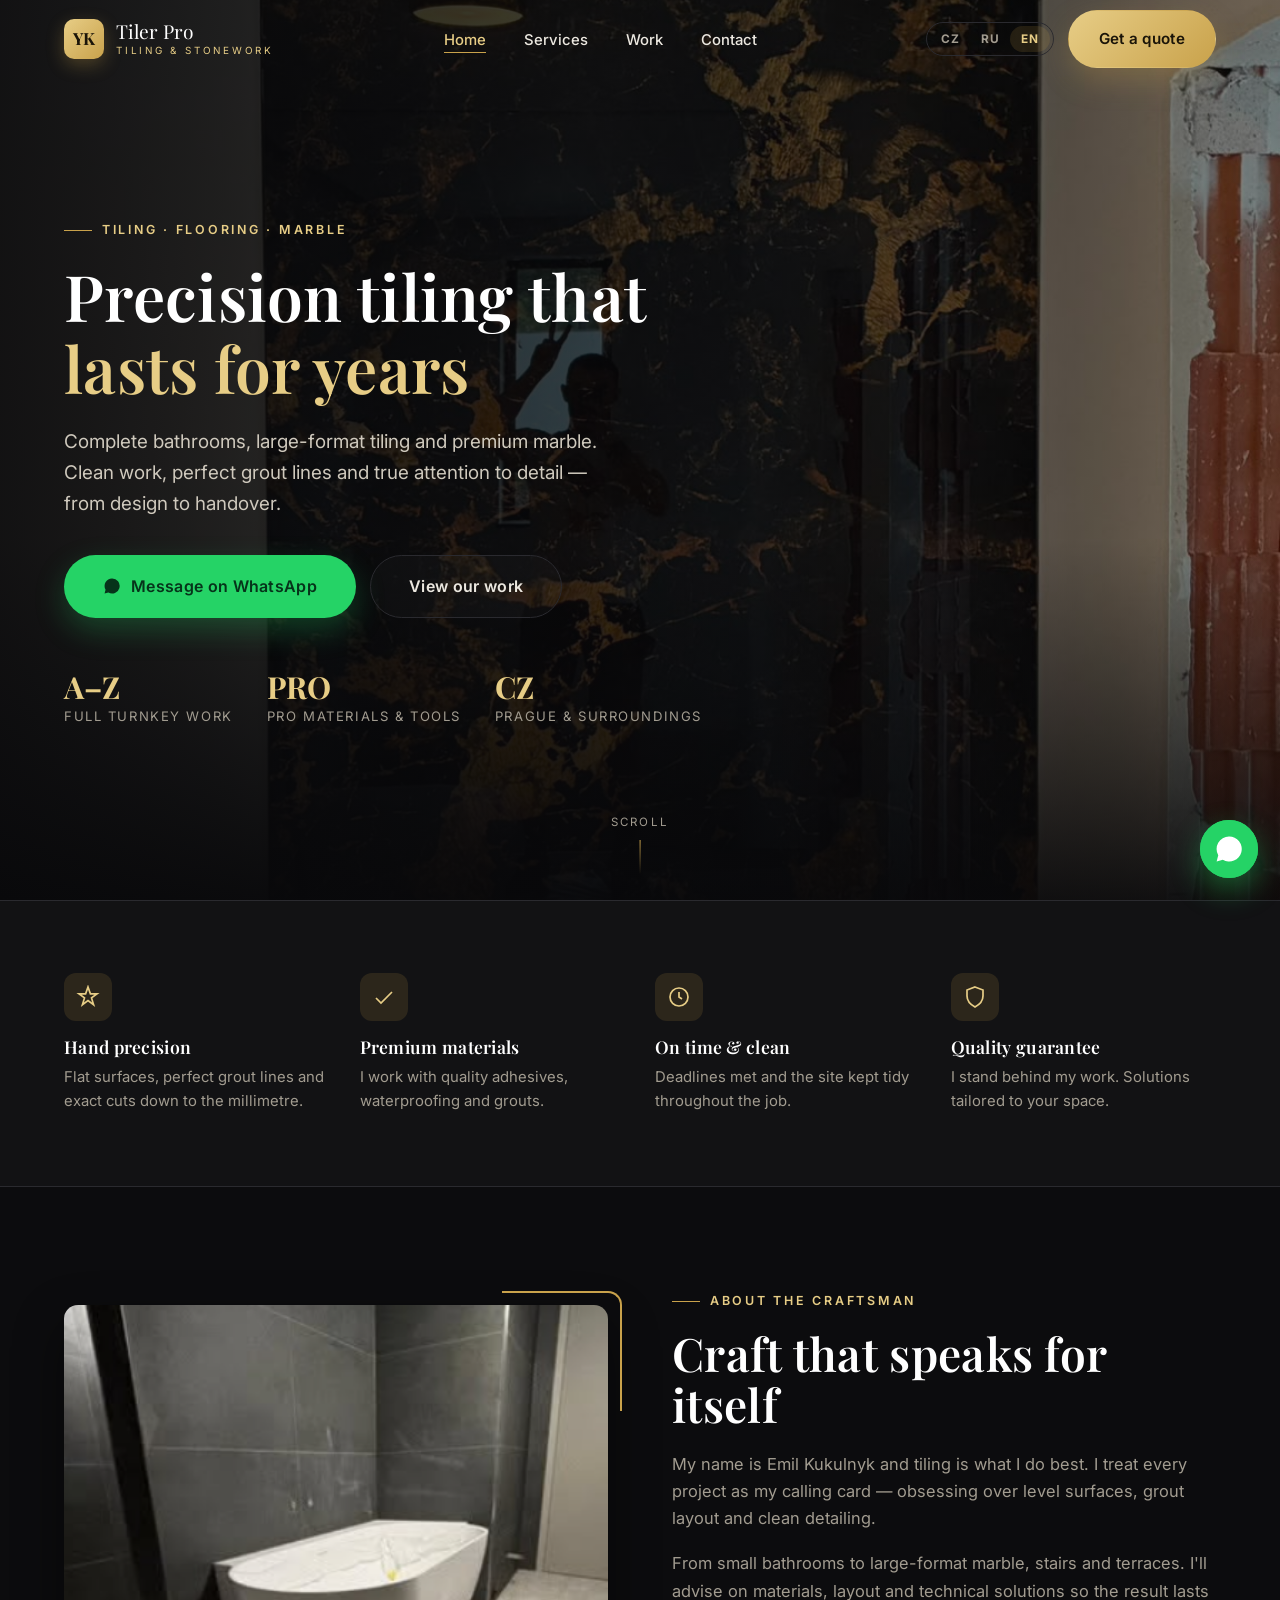
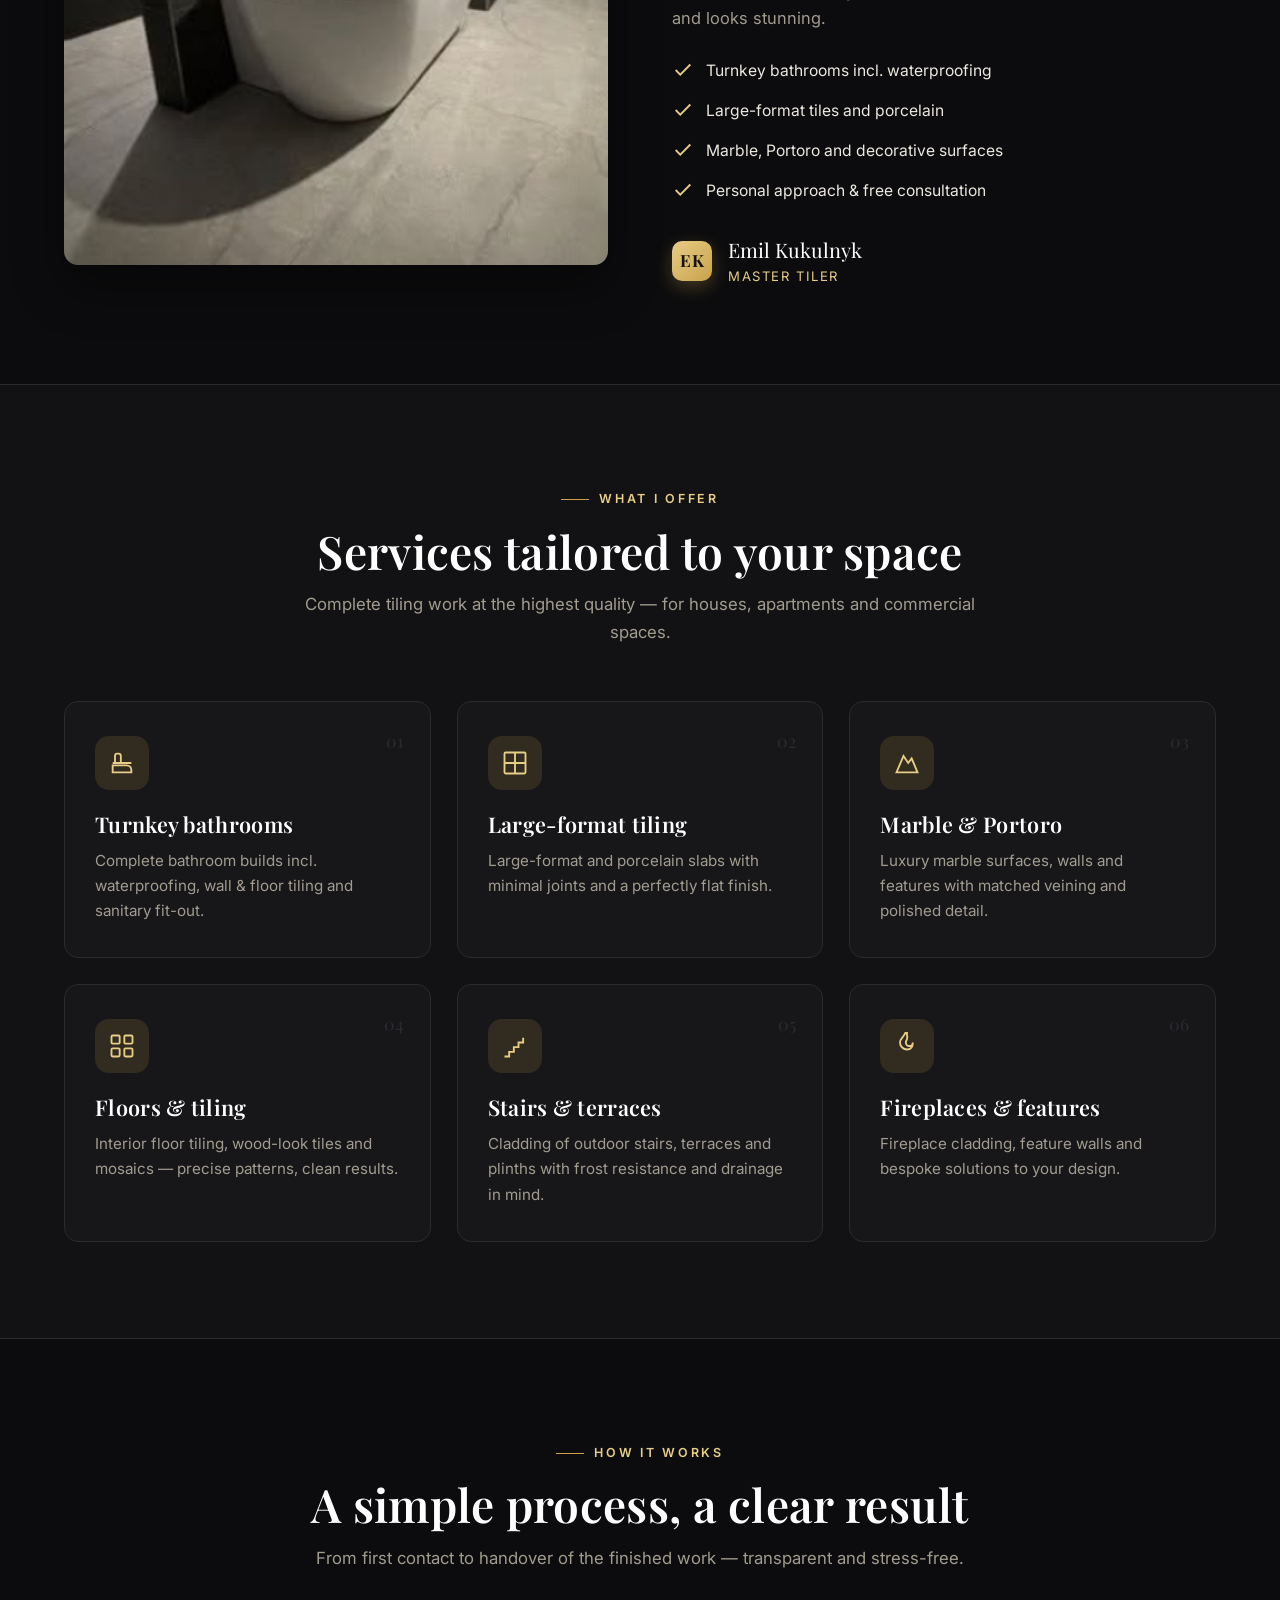
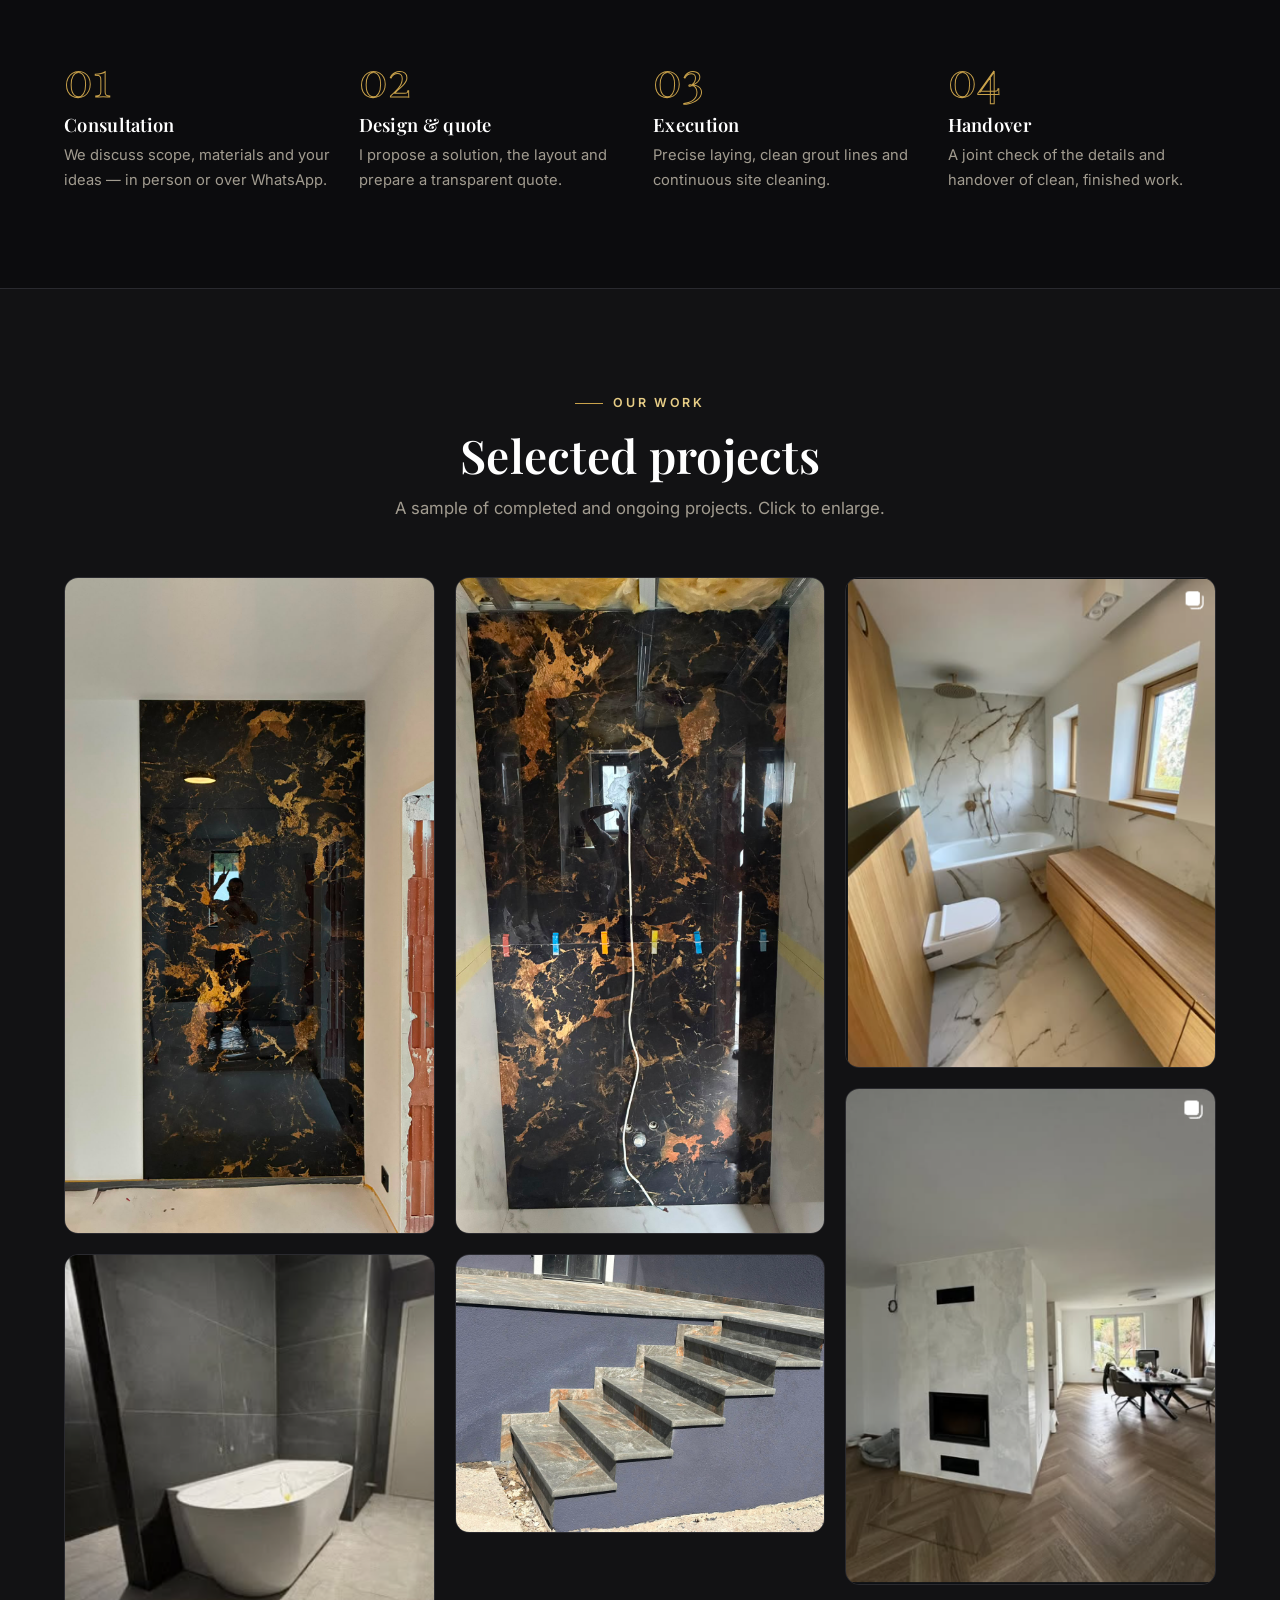
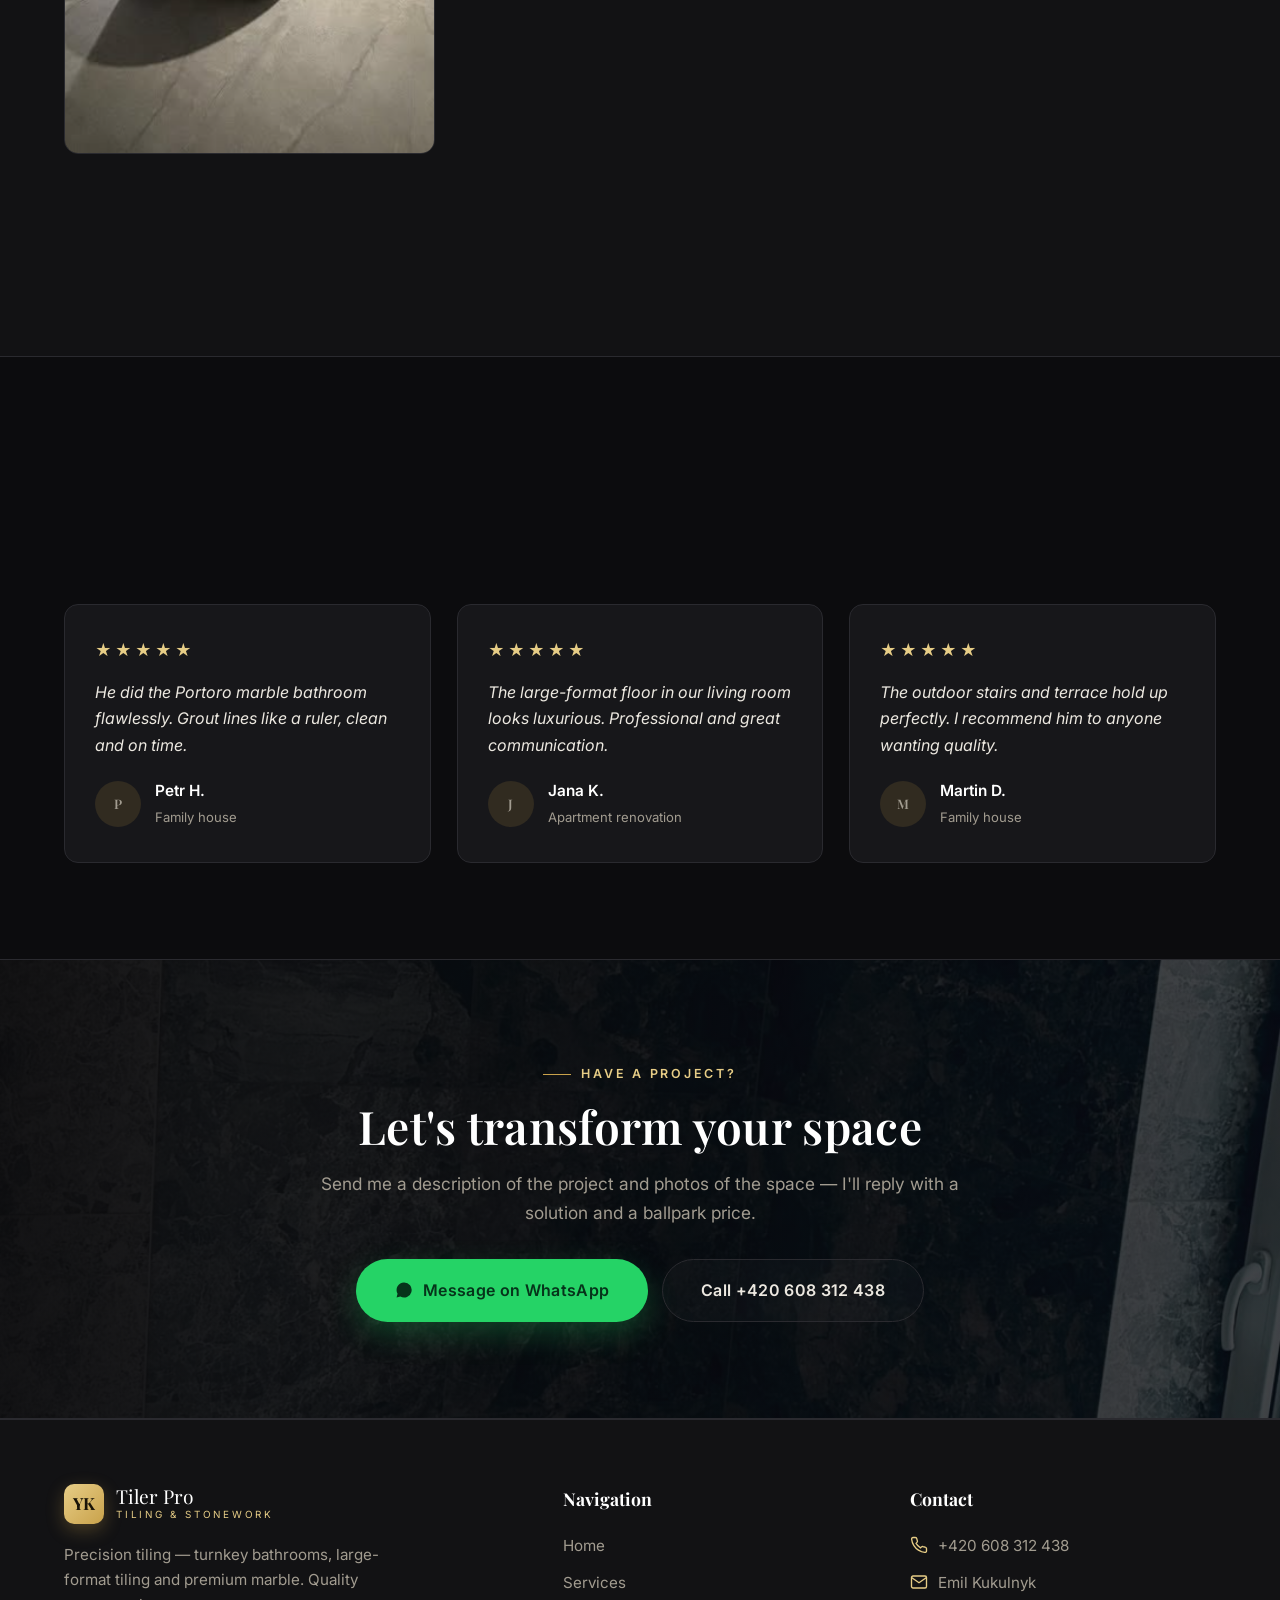
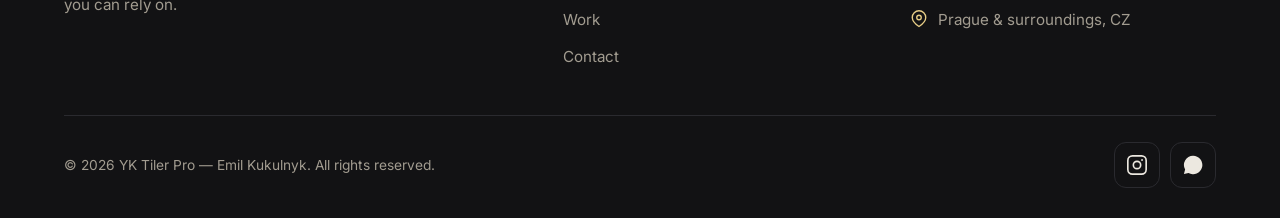
==== index.html @ dc465632 "YK Tiler Pro website (CZ/RU/EN, dark-gold, portfolio)" ====
<!DOCTYPE html>
<html lang="cs">
<head>
  <meta charset="UTF-8">
  <meta name="viewport" content="width=device-width, initial-scale=1.0">
  <title>YK Tiler Pro — Emil Kukulnyk | Obklady, dlažby & mramor</title>
  <meta name="description" content="Precizní obkladačské práce — koupelny na klíč, velkoformátová dlažba a luxusní mramor. Emil Kukulnyk, Praha a okolí.">
  <link rel="preconnect" href="https://fonts.googleapis.com">
  <link rel="preconnect" href="https://fonts.gstatic.com" crossorigin>
  <link href="https://fonts.googleapis.com/css2?family=Playfair+Display:wght@500;600;700&family=Inter:wght@400;500;600;700&display=swap" rel="stylesheet">
  <link rel="stylesheet" href="assets/css/style.css">
</head>
<body>

  <!-- ================= HEADER ================= -->
  <header class="header">
    <div class="container">
      <nav class="nav">
        <a href="index.html" class="brand">
          <span class="brand__mark">YK</span>
          <span class="brand__name">Tiler Pro<span data-i18n="brand.tag">Obklady & dlažby</span></span>
        </a>

        <ul class="nav__links">
          <li><a href="index.html" class="active" data-i18n="nav.home">Domů</a></li>
          <li><a href="sluzby.html" data-i18n="nav.services">Služby</a></li>
          <li><a href="portfolio.html" data-i18n="nav.portfolio">Reference</a></li>
          <li><a href="kontakt.html" data-i18n="nav.contact">Kontakt</a></li>
        </ul>

        <div class="nav__right">
          <div class="lang" role="group" aria-label="Language">
            <button data-lang="cz">CZ</button>
            <button data-lang="ru">RU</button>
            <button data-lang="en">EN</button>
          </div>
          <a href="kontakt.html" class="btn btn--gold nav__cta" data-i18n="nav.cta">Nezávazná poptávka</a>
          <button class="burger" aria-label="Menu"><span></span><span></span><span></span></button>
        </div>
      </nav>
    </div>
  </header>

  <!-- ================= HERO ================= -->
  <section class="hero">
    <div class="hero__bg"><img src="assets/images/work-01.jpg" alt="Portoro mramor"></div>
    <div class="container">
      <div class="hero__inner">
        <span class="eyebrow reveal" data-i18n="hero.eyebrow">Obklady · Dlažby · Mramor</span>
        <h1 class="reveal" data-d="1" data-i18n-html="hero.title">Precizní obklady a dlažby</h1>
        <p class="hero__lead reveal" data-d="2" data-i18n="hero.lead">Kompletní realizace koupelen, velkoformátových dlažeb a luxusního mramoru.</p>
        <div class="hero__actions reveal" data-d="3">
          <a href="https://wa.me/420608312438" target="_blank" rel="noopener" class="btn btn--wa btn--lg">
            <svg viewBox="0 0 24 24" fill="currentColor"><path d="M17.5 14.4c-.3-.2-1.7-.8-2-.9-.3-.1-.5-.2-.6.2-.2.3-.7.9-.8 1-.2.2-.3.2-.6.1-.3-.2-1.2-.5-2.3-1.4-.9-.8-1.4-1.7-1.6-2-.2-.3 0-.5.1-.6l.5-.5c.1-.2.2-.3.3-.5.1-.2 0-.4 0-.5 0-.2-.6-1.5-.9-2-.2-.5-.4-.4-.6-.4h-.5c-.2 0-.5.1-.7.3-.3.3-1 1-1 2.4 0 1.4 1 2.8 1.2 3 .1.2 2 3.1 5 4.3.7.3 1.2.5 1.6.6.7.2 1.3.2 1.8.1.5-.1 1.7-.7 1.9-1.4.2-.7.2-1.2.2-1.4-.1-.1-.3-.2-.6-.3zM12 2a10 10 0 00-8.6 15l-1.3 4.9 5-1.3A10 10 0 1012 2z"/></svg>
            <span data-i18n="hero.cta1">Napsat na WhatsApp</span>
          </a>
          <a href="portfolio.html" class="btn btn--ghost btn--lg" data-i18n="hero.cta2">Prohlédnout reference</a>
        </div>
        <div class="hero__meta reveal" data-d="4">
          <div><strong data-i18n="hero.m1s">A–Z</strong><span data-i18n="hero.m1l">kompletní realizace</span></div>
          <div><strong data-i18n="hero.m2s">PRO</strong><span data-i18n="hero.m2l">profi materiály</span></div>
          <div><strong data-i18n="hero.m3s">CZ</strong><span data-i18n="hero.m3l">Praha a okolí</span></div>
        </div>
      </div>
    </div>
    <div class="scroll-cue"><span data-i18n="hero.scroll">Scroll</span></div>
  </section>

  <!-- ================= FEATURES ================= -->
  <section class="features section--tight">
    <div class="container">
      <div class="features__grid">
        <div class="feature reveal">
          <div class="feature__ico"><svg viewBox="0 0 24 24" fill="none" stroke="currentColor" stroke-width="1.7"><path d="M12 2l2.4 6.9H21l-5.5 4 2.1 6.9L12 15.6 6.4 19.8l2.1-6.9L3 8.9h6.6z"/></svg></div>
          <h3 data-i18n="feat.f1t">Ruční preciznost</h3>
          <p data-i18n="feat.f1d">Rovné plochy, dokonalé spáry a přesné řezy.</p>
        </div>
        <div class="feature reveal" data-d="1">
          <div class="feature__ico"><svg viewBox="0 0 24 24" fill="none" stroke="currentColor" stroke-width="1.7"><path d="M20 7L9 18l-5-5"/></svg></div>
          <h3 data-i18n="feat.f2t">Prémiové materiály</h3>
          <p data-i18n="feat.f2d">Kvalitní lepidla, hydroizolace a spárovací hmoty.</p>
        </div>
        <div class="feature reveal" data-d="2">
          <div class="feature__ico"><svg viewBox="0 0 24 24" fill="none" stroke="currentColor" stroke-width="1.7"><circle cx="12" cy="12" r="9"/><path d="M12 7v5l3 2"/></svg></div>
          <h3 data-i18n="feat.f3t">Termíny a čistota</h3>
          <p data-i18n="feat.f3d">Dodržené termíny a uklizené staveniště.</p>
        </div>
        <div class="feature reveal" data-d="3">
          <div class="feature__ico"><svg viewBox="0 0 24 24" fill="none" stroke="currentColor" stroke-width="1.7"><path d="M12 2l8 3v6c0 5-3.4 8.5-8 11-4.6-2.5-8-6-8-11V5z"/></svg></div>
          <h3 data-i18n="feat.f4t">Záruka kvality</h3>
          <p data-i18n="feat.f4d">Za odvedenou práci ručím.</p>
        </div>
      </div>
    </div>
  </section>

  <!-- ================= ABOUT ================= -->
  <section class="section">
    <div class="container">
      <div class="split">
        <div class="split__media reveal">
          <img src="assets/images/work-05.jpg" alt="Koupelna na klíč">
        </div>
        <div class="split__body reveal" data-d="1">
          <span class="eyebrow" data-i18n="about.eyebrow">O mistrovi</span>
          <h2 style="margin:16px 0 20px" data-i18n="about.title">Řemeslo, které mluví za sebe</h2>
          <p data-i18n="about.p1">Jmenuji se Emil Kukulnyk a obkladům se věnuji naplno.</p>
          <p data-i18n="about.p2">Od malých koupelen po velkoformátový mramor, schody a terasy.</p>
          <ul class="check-list">
            <li><svg viewBox="0 0 24 24" fill="none" stroke="currentColor" stroke-width="2"><path d="M20 6L9 17l-5-5"/></svg><span data-i18n="about.li1">Koupelny na klíč včetně hydroizolace</span></li>
            <li><svg viewBox="0 0 24 24" fill="none" stroke="currentColor" stroke-width="2"><path d="M20 6L9 17l-5-5"/></svg><span data-i18n="about.li2">Velkoformátové obklady a slinutá dlažba</span></li>
            <li><svg viewBox="0 0 24 24" fill="none" stroke="currentColor" stroke-width="2"><path d="M20 6L9 17l-5-5"/></svg><span data-i18n="about.li3">Mramor, Portoro a dekorativní plochy</span></li>
            <li><svg viewBox="0 0 24 24" fill="none" stroke="currentColor" stroke-width="2"><path d="M20 6L9 17l-5-5"/></svg><span data-i18n="about.li4">Osobní přístup a poradenství zdarma</span></li>
          </ul>
          <div class="signature">
            <span class="brand__mark">EK</span>
            <div>
              <div class="signature__name">Emil Kukulnyk</div>
              <div class="signature__role" data-i18n="about.sigrole">Mistr obkladač</div>
            </div>
          </div>
        </div>
      </div>
    </div>
  </section>

  <!-- ================= SERVICES ================= -->
  <section class="section" style="background:var(--bg-2);border-top:1px solid var(--line);border-bottom:1px solid var(--line)">
    <div class="container">
      <div class="section-head section-head--center reveal">
        <span class="eyebrow eyebrow--center" data-i18n="srv.eyebrow">Co nabízím</span>
        <h2 data-i18n="srv.title">Služby na míru vašemu prostoru</h2>
        <p data-i18n="srv.lead">Komplexní obkladačské práce v nejvyšší kvalitě.</p>
      </div>
      <div class="services-grid">
        <div class="service reveal"><span class="service__no">01</span><div class="service__ico"><svg viewBox="0 0 24 24" fill="none" stroke="currentColor" stroke-width="1.6"><path d="M4 12h16M6 12V6a2 2 0 012-2h1a2 2 0 012 2v6M4 20h16v-2a4 4 0 00-4-4H4z"/></svg></div><h3 data-i18n="srv.s1t">Koupelny na klíč</h3><p data-i18n="srv.s1d">Kompletní realizace koupelen.</p></div>
        <div class="service reveal" data-d="1"><span class="service__no">02</span><div class="service__ico"><svg viewBox="0 0 24 24" fill="none" stroke="currentColor" stroke-width="1.6"><rect x="3" y="3" width="18" height="18" rx="1"/><path d="M3 12h18M12 3v18"/></svg></div><h3 data-i18n="srv.s2t">Velkoformátová dlažba</h3><p data-i18n="srv.s2d">Pokládka velkoformátů a slinuté dlažby.</p></div>
        <div class="service reveal" data-d="2"><span class="service__no">03</span><div class="service__ico"><svg viewBox="0 0 24 24" fill="none" stroke="currentColor" stroke-width="1.6"><path d="M3 20l6-14 4 6 3-4 5 12z"/></svg></div><h3 data-i18n="srv.s3t">Mramor & Portoro</h3><p data-i18n="srv.s3d">Luxusní mramorové plochy a dekory.</p></div>
        <div class="service reveal"><span class="service__no">04</span><div class="service__ico"><svg viewBox="0 0 24 24" fill="none" stroke="currentColor" stroke-width="1.6"><rect x="3" y="3" width="7" height="7" rx="1"/><rect x="14" y="3" width="7" height="7" rx="1"/><rect x="3" y="14" width="7" height="7" rx="1"/><rect x="14" y="14" width="7" height="7" rx="1"/></svg></div><h3 data-i18n="srv.s4t">Podlahy & dlažby</h3><p data-i18n="srv.s4d">Dlažby interiérů, dřevodekory a mozaiky.</p></div>
        <div class="service reveal" data-d="1"><span class="service__no">05</span><div class="service__ico"><svg viewBox="0 0 24 24" fill="none" stroke="currentColor" stroke-width="1.6"><path d="M3 21h4v-4h4v-4h4v-4h4V5"/></svg></div><h3 data-i18n="srv.s5t">Schody & terasy</h3><p data-i18n="srv.s5d">Obklad venkovních schodů a teras.</p></div>
        <div class="service reveal" data-d="2"><span class="service__no">06</span><div class="service__ico"><svg viewBox="0 0 24 24" fill="none" stroke="currentColor" stroke-width="1.6"><path d="M12 3c1 3-1 4-1 6a3 3 0 006 0c0 4-2 6-5 6s-6-2.5-6-6c0-4 4-4 6-12z"/></svg></div><h3 data-i18n="srv.s6t">Krby & dekory</h3><p data-i18n="srv.s6d">Obklady krbů a dekorativní stěny.</p></div>
      </div>
    </div>
  </section>

  <!-- ================= PROCESS ================= -->
  <section class="section">
    <div class="container">
      <div class="section-head section-head--center reveal">
        <span class="eyebrow eyebrow--center" data-i18n="proc.eyebrow">Jak to probíhá</span>
        <h2 data-i18n="proc.title">Jednoduchý postup, jasný výsledek</h2>
        <p data-i18n="proc.lead">Od prvního kontaktu až po předání.</p>
      </div>
      <div class="steps">
        <div class="step reveal"><span class="step__no">01</span><h3 data-i18n="proc.st1t">Konzultace</h3><p data-i18n="proc.st1d">Probereme rozsah a materiály.</p></div>
        <div class="step reveal" data-d="1"><span class="step__no">02</span><h3 data-i18n="proc.st2t">Návrh & kalkulace</h3><p data-i18n="proc.st2d">Navrhnu řešení a cenovou nabídku.</p></div>
        <div class="step reveal" data-d="2"><span class="step__no">03</span><h3 data-i18n="proc.st3t">Realizace</h3><p data-i18n="proc.st3d">Přesná pokládka a čisté spáry.</p></div>
        <div class="step reveal" data-d="3"><span class="step__no">04</span><h3 data-i18n="proc.st4t">Předání</h3><p data-i18n="proc.st4d">Kontrola detailů a předání díla.</p></div>
      </div>
    </div>
  </section>

  <!-- ================= PORTFOLIO PREVIEW ================= -->
  <section class="section" style="background:var(--bg-2);border-top:1px solid var(--line);border-bottom:1px solid var(--line)">
    <div class="container">
      <div class="section-head section-head--center reveal">
        <span class="eyebrow eyebrow--center" data-i18n="port.eyebrow">Reference</span>
        <h2 data-i18n="port.title">Vybrané realizace</h2>
        <p data-i18n="port.lead">Ukázka dokončených i probíhajících projektů.</p>
      </div>
      <div class="gallery reveal">
        <div class="gallery__item" data-cat="marble" data-full="assets/images/work-01.jpg"><img src="assets/images/work-01.jpg" alt=""><div class="gallery__plus"><svg viewBox="0 0 24 24" fill="none" stroke="currentColor" stroke-width="2"><path d="M12 5v14M5 12h14"/></svg></div><div class="gallery__cap"><span data-i18n="cat.marble">Mramor</span><strong data-i18n="g01">Portoro</strong></div></div>
        <div class="gallery__item" data-cat="bath" data-full="assets/images/work-05.jpg"><img src="assets/images/work-05.jpg" alt=""><div class="gallery__plus"><svg viewBox="0 0 24 24" fill="none" stroke="currentColor" stroke-width="2"><path d="M12 5v14M5 12h14"/></svg></div><div class="gallery__cap"><span data-i18n="cat.bath">Koupelna</span><strong data-i18n="g05">Vana</strong></div></div>
        <div class="gallery__item" data-cat="marble" data-full="assets/images/work-02.jpg"><img src="assets/images/work-02.jpg" alt=""><div class="gallery__plus"><svg viewBox="0 0 24 24" fill="none" stroke="currentColor" stroke-width="2"><path d="M12 5v14M5 12h14"/></svg></div><div class="gallery__cap"><span data-i18n="cat.marble">Mramor</span><strong data-i18n="g02">Portoro</strong></div></div>
        <div class="gallery__item" data-cat="outdoor" data-full="assets/images/work-12.jpg"><img src="assets/images/work-12.jpg" alt=""><div class="gallery__plus"><svg viewBox="0 0 24 24" fill="none" stroke="currentColor" stroke-width="2"><path d="M12 5v14M5 12h14"/></svg></div><div class="gallery__cap"><span data-i18n="cat.outdoor">Exteriér</span><strong data-i18n="g12">Schody</strong></div></div>
        <div class="gallery__item" data-cat="bath" data-full="assets/images/work-06.jpg"><img src="assets/images/work-06.jpg" alt=""><div class="gallery__plus"><svg viewBox="0 0 24 24" fill="none" stroke="currentColor" stroke-width="2"><path d="M12 5v14M5 12h14"/></svg></div><div class="gallery__cap"><span data-i18n="cat.bath">Koupelna</span><strong data-i18n="g06">Calacatta</strong></div></div>
        <div class="gallery__item" data-cat="feature" data-full="assets/images/work-10.jpg"><img src="assets/images/work-10.jpg" alt=""><div class="gallery__plus"><svg viewBox="0 0 24 24" fill="none" stroke="currentColor" stroke-width="2"><path d="M12 5v14M5 12h14"/></svg></div><div class="gallery__cap"><span data-i18n="cat.feature">Dekor</span><strong data-i18n="g10">Krb</strong></div></div>
      </div>
      <div style="text-align:center;margin-top:44px" class="reveal">
        <a href="portfolio.html" class="btn btn--ghost btn--lg" data-i18n="port.more">Zobrazit všechny reference</a>
      </div>
    </div>
  </section>

  <!-- ================= TESTIMONIALS ================= -->
  <section class="section">
    <div class="container">
      <div class="section-head section-head--center reveal">
        <span class="eyebrow eyebrow--center" data-i18n="rev.eyebrow">Reference klientů</span>
        <h2 data-i18n="rev.title">Co říkají zákazníci</h2>
      </div>
      <div class="quotes">
        <div class="quote reveal"><div class="quote__stars">★★★★★</div><p data-i18n="rev.r1t">Perfektní práce.</p><div class="quote__who"><span class="quote__ava">P</span><div><strong data-i18n="rev.r1n">Petr H.</strong><span data-i18n="rev.r1l">Rodinný dům</span></div></div></div>
        <div class="quote reveal" data-d="1"><div class="quote__stars">★★★★★</div><p data-i18n="rev.r2t">Luxusní výsledek.</p><div class="quote__who"><span class="quote__ava">J</span><div><strong data-i18n="rev.r2n">Jana K.</strong><span data-i18n="rev.r2l">Byt</span></div></div></div>
        <div class="quote reveal" data-d="2"><div class="quote__stars">★★★★★</div><p data-i18n="rev.r3t">Doporučuji.</p><div class="quote__who"><span class="quote__ava">M</span><div><strong data-i18n="rev.r3n">Martin D.</strong><span data-i18n="rev.r3l">Rodinný dům</span></div></div></div>
      </div>
    </div>
  </section>

  <!-- ================= CTA BAND ================= -->
  <section class="cta-band section">
    <div class="cta-band__bg"><img src="assets/images/work-08.jpg" alt=""></div>
    <div class="container">
      <div class="cta-band__inner reveal">
        <span class="eyebrow eyebrow--center" data-i18n="cta.eyebrow">Máte projekt?</span>
        <h2 data-i18n="cta.title">Pojďme proměnit váš prostor</h2>
        <p data-i18n="cta.text">Napište mi popis projektu a fotky prostoru.</p>
        <div class="cta-band__actions">
          <a href="https://wa.me/420608312438" target="_blank" rel="noopener" class="btn btn--wa btn--lg">
            <svg viewBox="0 0 24 24" fill="currentColor"><path d="M17.5 14.4c-.3-.2-1.7-.8-2-.9-.3-.1-.5-.2-.6.2-.2.3-.7.9-.8 1-.2.2-.3.2-.6.1-.3-.2-1.2-.5-2.3-1.4-.9-.8-1.4-1.7-1.6-2-.2-.3 0-.5.1-.6l.5-.5c.1-.2.2-.3.3-.5.1-.2 0-.4 0-.5 0-.2-.6-1.5-.9-2-.2-.5-.4-.4-.6-.4h-.5c-.2 0-.5.1-.7.3-.3.3-1 1-1 2.4 0 1.4 1 2.8 1.2 3 .1.2 2 3.1 5 4.3.7.3 1.2.5 1.6.6.7.2 1.3.2 1.8.1.5-.1 1.7-.7 1.9-1.4.2-.7.2-1.2.2-1.4-.1-.1-.3-.2-.6-.3zM12 2a10 10 0 00-8.6 15l-1.3 4.9 5-1.3A10 10 0 1012 2z"/></svg>
            <span data-i18n="cta.btn1">Napsat na WhatsApp</span>
          </a>
          <a href="tel:+420608312438" class="btn btn--ghost btn--lg" data-i18n="cta.btn2">Zavolat</a>
        </div>
      </div>
    </div>
  </section>

  <!-- ================= FOOTER ================= -->
  <footer class="footer">
    <div class="container">
      <div class="footer__grid">
        <div class="footer__about">
          <a href="index.html" class="brand">
            <span class="brand__mark">YK</span>
            <span class="brand__name">Tiler Pro<span data-i18n="brand.tag">Obklady & dlažby</span></span>
          </a>
          <p data-i18n="foot.about">Precizní obkladačské práce.</p>
        </div>
        <div>
          <h4 data-i18n="foot.nav">Navigace</h4>
          <div class="footer__links">
            <a href="index.html" data-i18n="nav.home">Domů</a>
            <a href="sluzby.html" data-i18n="nav.services">Služby</a>
            <a href="portfolio.html" data-i18n="nav.portfolio">Reference</a>
            <a href="kontakt.html" data-i18n="nav.contact">Kontakt</a>
          </div>
        </div>
        <div>
          <h4 data-i18n="foot.contact">Kontakt</h4>
          <ul class="footer__contact">
            <li><svg viewBox="0 0 24 24" fill="none" stroke="currentColor" stroke-width="1.8"><path d="M22 16.9v3a2 2 0 01-2.2 2 19.8 19.8 0 01-8.6-3 19.5 19.5 0 01-6-6 19.8 19.8 0 01-3-8.6A2 2 0 014.1 2h3a2 2 0 012 1.7c.1.9.4 1.8.7 2.7a2 2 0 01-.5 2.1L8.1 9.8a16 16 0 006 6l1.3-1.3a2 2 0 012.1-.4c.9.3 1.8.6 2.7.7a2 2 0 011.7 2z"/></svg><a href="tel:+420608312438">+420 608 312 438</a></li>
            <li><svg viewBox="0 0 24 24" fill="none" stroke="currentColor" stroke-width="1.8"><rect x="2" y="4" width="20" height="16" rx="2"/><path d="M22 6l-10 7L2 6"/></svg><span>Emil Kukulnyk</span></li>
            <li><svg viewBox="0 0 24 24" fill="none" stroke="currentColor" stroke-width="1.8"><path d="M21 10c0 6-9 12-9 12s-9-6-9-12a9 9 0 0118 0z"/><circle cx="12" cy="10" r="3"/></svg><span data-i18n="con.areav">Praha a okolí, ČR</span></li>
          </ul>
        </div>
      </div>
      <div class="footer__bottom">
        <p>© <span id="year">2026</span> YK Tiler Pro — Emil Kukulnyk. <span data-i18n="foot.rights">Všechna práva vyhrazena.</span></p>
        <div class="footer__socials">
          <a class="social" href="https://www.instagram.com/yktilerpro" target="_blank" rel="noopener" aria-label="Instagram"><svg viewBox="0 0 24 24" fill="none" stroke="currentColor" stroke-width="1.8"><rect x="2" y="2" width="20" height="20" rx="5"/><circle cx="12" cy="12" r="4"/><circle cx="17.5" cy="6.5" r="1" fill="currentColor" stroke="none"/></svg></a>
          <a class="social" href="https://wa.me/420608312438" target="_blank" rel="noopener" aria-label="WhatsApp"><svg viewBox="0 0 24 24" fill="currentColor"><path d="M17.5 14.4c-.3-.2-1.7-.8-2-.9-.3-.1-.5-.2-.6.2-.2.3-.7.9-.8 1-.2.2-.3.2-.6.1-.3-.2-1.2-.5-2.3-1.4-.9-.8-1.4-1.7-1.6-2-.2-.3 0-.5.1-.6l.5-.5c.1-.2.2-.3.3-.5.1-.2 0-.4 0-.5 0-.2-.6-1.5-.9-2-.2-.5-.4-.4-.6-.4h-.5c-.2 0-.5.1-.7.3-.3.3-1 1-1 2.4 0 1.4 1 2.8 1.2 3 .1.2 2 3.1 5 4.3.7.3 1.2.5 1.6.6.7.2 1.3.2 1.8.1.5-.1 1.7-.7 1.9-1.4.2-.7.2-1.2.2-1.4-.1-.1-.3-.2-.6-.3zM12 2a10 10 0 00-8.6 15l-1.3 4.9 5-1.3A10 10 0 1012 2z"/></svg></a>
        </div>
      </div>
    </div>
  </footer>

  <!-- WhatsApp float -->
  <a href="https://wa.me/420608312438" target="_blank" rel="noopener" class="wa-float" aria-label="WhatsApp">
    <svg viewBox="0 0 24 24" fill="currentColor"><path d="M17.5 14.4c-.3-.2-1.7-.8-2-.9-.3-.1-.5-.2-.6.2-.2.3-.7.9-.8 1-.2.2-.3.2-.6.1-.3-.2-1.2-.5-2.3-1.4-.9-.8-1.4-1.7-1.6-2-.2-.3 0-.5.1-.6l.5-.5c.1-.2.2-.3.3-.5.1-.2 0-.4 0-.5 0-.2-.6-1.5-.9-2-.2-.5-.4-.4-.6-.4h-.5c-.2 0-.5.1-.7.3-.3.3-1 1-1 2.4 0 1.4 1 2.8 1.2 3 .1.2 2 3.1 5 4.3.7.3 1.2.5 1.6.6.7.2 1.3.2 1.8.1.5-.1 1.7-.7 1.9-1.4.2-.7.2-1.2.2-1.4-.1-.1-.3-.2-.6-.3zM12 2a10 10 0 00-8.6 15l-1.3 4.9 5-1.3A10 10 0 1012 2z"/></svg>
  </a>

  <!-- Lightbox -->
  <div class="lightbox" id="lightbox">
    <button class="lightbox__close" aria-label="Close"><svg viewBox="0 0 24 24" fill="none" stroke="currentColor" stroke-width="2"><path d="M18 6L6 18M6 6l12 12"/></svg></button>
    <button class="lightbox__nav lightbox__nav--prev" aria-label="Prev"><svg viewBox="0 0 24 24" fill="none" stroke="currentColor" stroke-width="2"><path d="M15 18l-6-6 6-6"/></svg></button>
    <img src="" alt="">
    <button class="lightbox__nav lightbox__nav--next" aria-label="Next"><svg viewBox="0 0 24 24" fill="none" stroke="currentColor" stroke-width="2"><path d="M9 18l6-6-6-6"/></svg></button>
  </div>

  <script src="assets/js/main.js"></script>
</body>
</html>
---- assets/css/style.css ----
/* =========================================================
   YK Tiler Pro — dark & gold theme
   ========================================================= */

:root {
  --bg:        #0c0c0e;
  --bg-2:      #121214;
  --panel:     #17171a;
  --panel-2:   #1e1e22;
  --line:      #2a2a2f;
  --gold:      #c9a24b;
  --gold-2:    #e7cd86;
  --gold-soft: rgba(201,162,75,.14);
  --text:      #ece8e0;
  --muted:     #a29c90;
  --white:     #ffffff;
  --radius:    14px;
  --radius-sm: 10px;
  --maxw:      1200px;
  --shadow:    0 20px 50px rgba(0,0,0,.45);
  --ease:      cubic-bezier(.22,.61,.36,1);
  --serif:     "Playfair Display", Georgia, serif;
  --sans:      "Inter", system-ui, -apple-system, Segoe UI, Roboto, Arial, sans-serif;
}

/* ---------- Reset ---------- */
*, *::before, *::after { box-sizing: border-box; }
* { margin: 0; padding: 0; }
html { scroll-behavior: smooth; -webkit-text-size-adjust: 100%; }
body {
  font-family: var(--sans);
  background: var(--bg);
  color: var(--text);
  line-height: 1.65;
  font-size: 16px;
  overflow-x: hidden;
  -webkit-font-smoothing: antialiased;
}
img { max-width: 100%; display: block; }
a { color: inherit; text-decoration: none; }
ul { list-style: none; }
button { font-family: inherit; cursor: pointer; border: none; background: none; color: inherit; }

/* ---------- Layout ---------- */
.container { width: 100%; max-width: var(--maxw); margin: 0 auto; padding: 0 24px; }
section { position: relative; }
.section { padding: 96px 0; }
.section--tight { padding: 72px 0; }

.eyebrow {
  display: inline-flex; align-items: center; gap: 10px;
  font-size: .78rem; font-weight: 600; letter-spacing: .22em; text-transform: uppercase;
  color: var(--gold-2);
}
.eyebrow::before { content: ""; width: 28px; height: 1px; background: var(--gold); display: inline-block; }
.eyebrow--center { justify-content: center; }

h1, h2, h3 { font-family: var(--serif); font-weight: 600; line-height: 1.12; color: var(--white); letter-spacing: .3px; }
h1 { font-size: clamp(2.2rem, 5.2vw, 4rem); }
h2 { font-size: clamp(1.8rem, 3.6vw, 2.9rem); }
h3 { font-size: 1.35rem; }
p  { color: var(--muted); }

.gold { color: var(--gold-2); }
.serif { font-family: var(--serif); }

.section-head { max-width: 680px; margin-bottom: 54px; }
.section-head--center { margin-left: auto; margin-right: auto; text-align: center; }
.section-head h2 { margin: 16px 0 14px; }
.section-head p { font-size: 1.05rem; }

/* ---------- Buttons ---------- */
.btn {
  display: inline-flex; align-items: center; justify-content: center; gap: 10px;
  padding: 15px 30px; border-radius: 999px; font-weight: 600; font-size: .95rem;
  letter-spacing: .02em; transition: all .35s var(--ease); white-space: nowrap;
  border: 1px solid transparent;
}
.btn svg { width: 18px; height: 18px; }
.btn--gold {
  background: linear-gradient(135deg, var(--gold-2), var(--gold));
  color: #1a1408; box-shadow: 0 12px 30px rgba(201,162,75,.28);
}
.btn--gold:hover { transform: translateY(-3px); box-shadow: 0 18px 40px rgba(201,162,75,.4); }
.btn--ghost { border-color: var(--line); color: var(--text); background: rgba(255,255,255,.02); }
.btn--ghost:hover { border-color: var(--gold); color: var(--gold-2); transform: translateY(-3px); }
.btn--wa { background: #25d366; color: #06331a; box-shadow: 0 12px 30px rgba(37,211,102,.25); }
.btn--wa:hover { transform: translateY(-3px); box-shadow: 0 18px 40px rgba(37,211,102,.38); }
.btn--block { width: 100%; }
.btn--lg { padding: 17px 38px; font-size: 1rem; }

/* =========================================================
   Header
   ========================================================= */
.header {
  position: fixed; inset: 0 0 auto 0; z-index: 100;
  transition: background .4s var(--ease), border-color .4s var(--ease), backdrop-filter .4s var(--ease);
  border-bottom: 1px solid transparent;
}
.header.scrolled {
  background: rgba(10,10,12,.82);
  backdrop-filter: blur(14px); -webkit-backdrop-filter: blur(14px);
  border-bottom-color: var(--line);
}
.nav { display: flex; align-items: center; justify-content: space-between; height: 78px; gap: 20px; }

.brand { display: flex; align-items: center; gap: 12px; }
.brand__mark {
  width: 40px; height: 40px; border-radius: 10px; display: grid; place-items: center;
  background: linear-gradient(135deg, var(--gold-2), var(--gold)); color: #1a1408;
  font-family: var(--serif); font-weight: 700; font-size: 1.05rem; letter-spacing: .5px;
  box-shadow: 0 6px 18px rgba(201,162,75,.3);
}
.brand__name { font-family: var(--serif); font-size: 1.2rem; color: var(--white); line-height: 1; }
.brand__name span { display: block; font-family: var(--sans); font-size: .62rem; letter-spacing: .28em; text-transform: uppercase; color: var(--gold-2); margin-top: 4px; }

.nav__links { display: flex; align-items: center; gap: 6px; }
.nav__links a {
  position: relative; padding: 10px 16px; font-size: .93rem; font-weight: 500; color: var(--text);
  border-radius: 8px; transition: color .25s;
}
.nav__links a::after {
  content: ""; position: absolute; left: 16px; right: 16px; bottom: 6px; height: 1px;
  background: var(--gold); transform: scaleX(0); transform-origin: left; transition: transform .3s var(--ease);
}
.nav__links a:hover { color: var(--gold-2); }
.nav__links a:hover::after, .nav__links a.active::after { transform: scaleX(1); }
.nav__links a.active { color: var(--gold-2); }

.nav__right { display: flex; align-items: center; gap: 14px; }

/* Language switch */
.lang { display: flex; align-items: center; border: 1px solid var(--line); border-radius: 999px; padding: 3px; }
.lang button {
  padding: 6px 11px; font-size: .74rem; font-weight: 700; letter-spacing: .05em; color: var(--muted);
  border-radius: 999px; transition: all .25s; text-transform: uppercase;
}
.lang button.active { background: var(--gold-soft); color: var(--gold-2); }
.lang button:hover:not(.active) { color: var(--text); }

.nav__cta { display: inline-flex; }

.burger { display: none; width: 44px; height: 44px; border-radius: 10px; border: 1px solid var(--line); flex-direction: column; align-items: center; justify-content: center; gap: 5px; }
.burger span { width: 20px; height: 2px; background: var(--text); border-radius: 2px; transition: all .3s var(--ease); }
.burger.open span:nth-child(1) { transform: translateY(7px) rotate(45deg); }
.burger.open span:nth-child(2) { opacity: 0; }
.burger.open span:nth-child(3) { transform: translateY(-7px) rotate(-45deg); }

/* =========================================================
   Hero
   ========================================================= */
.hero { position: relative; min-height: 100vh; display: flex; align-items: center; padding: 120px 0 80px; overflow: hidden; }
.hero__bg { position: absolute; inset: 0; z-index: 0; }
.hero__bg img { width: 100%; height: 100%; object-fit: cover; }
.hero__bg::after {
  content: ""; position: absolute; inset: 0;
  background:
    linear-gradient(90deg, rgba(8,8,10,.94) 0%, rgba(8,8,10,.78) 45%, rgba(8,8,10,.45) 100%),
    linear-gradient(0deg, rgba(8,8,10,.9) 0%, rgba(8,8,10,0) 40%);
}
.hero__inner { position: relative; z-index: 2; max-width: 720px; }
.hero h1 { margin: 20px 0 22px; }
.hero__lead { font-size: 1.18rem; color: #cfc9bd; max-width: 560px; margin-bottom: 36px; }
.hero__actions { display: flex; flex-wrap: wrap; gap: 14px; }
.hero__meta { display: flex; flex-wrap: wrap; gap: 34px; margin-top: 54px; }
.hero__meta div strong { display: block; font-family: var(--serif); font-size: 1.9rem; color: var(--gold-2); line-height: 1; }
.hero__meta div span { font-size: .82rem; letter-spacing: .12em; text-transform: uppercase; color: var(--muted); }
.scroll-cue { position: absolute; left: 50%; bottom: 26px; transform: translateX(-50%); z-index: 2; color: var(--muted); font-size: .72rem; letter-spacing: .2em; text-transform: uppercase; display: flex; flex-direction: column; align-items: center; gap: 8px; }
.scroll-cue::after { content: ""; width: 1px; height: 34px; background: linear-gradient(var(--gold), transparent); animation: cue 1.8s var(--ease) infinite; }
@keyframes cue { 0% { transform: scaleY(0); transform-origin: top; } 50% { transform: scaleY(1); transform-origin: top; } 51% { transform-origin: bottom; } 100% { transform: scaleY(0); transform-origin: bottom; } }

/* =========================================================
   Features strip
   ========================================================= */
.features { background: var(--bg-2); border-top: 1px solid var(--line); border-bottom: 1px solid var(--line); }
.features__grid { display: grid; grid-template-columns: repeat(4, 1fr); gap: 30px; }
.feature { text-align: left; }
.feature__ico { width: 48px; height: 48px; border-radius: 12px; background: var(--gold-soft); color: var(--gold-2); display: grid; place-items: center; margin-bottom: 16px; }
.feature__ico svg { width: 24px; height: 24px; }
.feature h3 { font-size: 1.1rem; margin-bottom: 8px; }
.feature p { font-size: .93rem; }

/* =========================================================
   Split / About
   ========================================================= */
.split { display: grid; grid-template-columns: 1fr 1fr; gap: 64px; align-items: center; }
.split--rev .split__media { order: 2; }
.split__media { position: relative; }
.split__media img { border-radius: var(--radius); box-shadow: var(--shadow); width: 100%; height: 100%; max-height: 560px; object-fit: cover; }
.split__media::before {
  content: ""; position: absolute; inset: -14px -14px auto auto; width: 120px; height: 120px;
  border-top: 2px solid var(--gold); border-right: 2px solid var(--gold); border-radius: 0 var(--radius) 0 0; z-index: -0;
}
.split__body p { margin-bottom: 18px; font-size: 1.03rem; }
.check-list { margin: 26px 0 8px; display: grid; gap: 14px; }
.check-list li { display: flex; gap: 12px; align-items: flex-start; color: var(--text); font-size: .98rem; }
.check-list svg { width: 22px; height: 22px; color: var(--gold-2); flex: none; margin-top: 1px; }

/* Signature */
.signature { margin-top: 30px; display: flex; align-items: center; gap: 16px; }
.signature__name { font-family: var(--serif); font-size: 1.25rem; color: var(--white); }
.signature__role { font-size: .82rem; letter-spacing: .12em; text-transform: uppercase; color: var(--gold-2); }

/* =========================================================
   Services
   ========================================================= */
.services-grid { display: grid; grid-template-columns: repeat(3, 1fr); gap: 26px; }
.service {
  background: var(--panel); border: 1px solid var(--line); border-radius: var(--radius);
  padding: 34px 30px; transition: transform .4s var(--ease), border-color .4s var(--ease), background .4s var(--ease);
  position: relative; overflow: hidden;
}
.service::after { content: ""; position: absolute; inset: 0 0 auto 0; height: 2px; background: linear-gradient(90deg, var(--gold), transparent); transform: scaleX(0); transform-origin: left; transition: transform .4s var(--ease); }
.service:hover { transform: translateY(-6px); border-color: rgba(201,162,75,.4); background: var(--panel-2); }
.service:hover::after { transform: scaleX(1); }
.service__ico { width: 54px; height: 54px; border-radius: 14px; background: var(--gold-soft); color: var(--gold-2); display: grid; place-items: center; margin-bottom: 22px; }
.service__ico svg { width: 28px; height: 28px; }
.service h3 { margin-bottom: 12px; }
.service p { font-size: .95rem; }
.service__no { position: absolute; top: 24px; right: 26px; font-family: var(--serif); font-size: 1.1rem; color: var(--line); }

/* =========================================================
   Process
   ========================================================= */
.steps { display: grid; grid-template-columns: repeat(4, 1fr); gap: 26px; counter-reset: step; }
.step { position: relative; padding-top: 26px; }
.step__no { font-family: var(--serif); font-size: 3rem; color: transparent; -webkit-text-stroke: 1px var(--gold); line-height: 1; margin-bottom: 14px; display: block; }
.step h3 { font-size: 1.15rem; margin-bottom: 8px; }
.step p { font-size: .92rem; }

/* =========================================================
   Portfolio / Gallery
   ========================================================= */
.filters { display: flex; flex-wrap: wrap; gap: 10px; margin-bottom: 40px; justify-content: center; }
.filter { padding: 9px 20px; border-radius: 999px; border: 1px solid var(--line); font-size: .88rem; font-weight: 500; color: var(--muted); transition: all .3s; }
.filter.active, .filter:hover { border-color: var(--gold); color: var(--gold-2); background: var(--gold-soft); }

.gallery { columns: 3; column-gap: 20px; }
.gallery__item {
  position: relative; margin: 0 0 20px; break-inside: avoid; border-radius: var(--radius);
  overflow: hidden; cursor: pointer; border: 1px solid var(--line);
}
.gallery__item img { width: 100%; transition: transform .6s var(--ease); }
.gallery__item::after {
  content: ""; position: absolute; inset: 0;
  background: linear-gradient(0deg, rgba(8,8,10,.7) 0%, rgba(8,8,10,0) 45%);
  opacity: 0; transition: opacity .4s; 
}
.gallery__cap {
  position: absolute; left: 18px; bottom: 16px; z-index: 2; opacity: 0; transform: translateY(10px);
  transition: all .4s var(--ease);
}
.gallery__cap span { font-size: .72rem; letter-spacing: .16em; text-transform: uppercase; color: var(--gold-2); }
.gallery__cap strong { display: block; font-family: var(--serif); font-weight: 500; color: var(--white); font-size: 1.05rem; }
.gallery__item:hover img { transform: scale(1.06); }
.gallery__item:hover::after { opacity: 1; }
.gallery__item:hover .gallery__cap { opacity: 1; transform: translateY(0); }
.gallery__item.is-hidden { display: none; }
.gallery__plus { position: absolute; top: 14px; right: 14px; width: 38px; height: 38px; border-radius: 50%; background: rgba(12,12,14,.6); border: 1px solid rgba(201,162,75,.5); display: grid; place-items: center; color: var(--gold-2); opacity: 0; transition: opacity .4s; z-index: 2; }
.gallery__item:hover .gallery__plus { opacity: 1; }

/* Lightbox */
.lightbox { position: fixed; inset: 0; z-index: 200; background: rgba(6,6,8,.94); backdrop-filter: blur(6px); display: none; align-items: center; justify-content: center; padding: 40px; }
.lightbox.open { display: flex; }
.lightbox img { max-width: 90vw; max-height: 84vh; border-radius: 10px; box-shadow: var(--shadow); }
.lightbox__close, .lightbox__nav { position: absolute; background: rgba(255,255,255,.06); border: 1px solid var(--line); color: var(--text); width: 52px; height: 52px; border-radius: 50%; display: grid; place-items: center; transition: all .3s; }
.lightbox__close:hover, .lightbox__nav:hover { background: var(--gold); color: #1a1408; border-color: var(--gold); }
.lightbox__close { top: 26px; right: 26px; }
.lightbox__close svg, .lightbox__nav svg { width: 22px; height: 22px; }
.lightbox__nav { top: 50%; transform: translateY(-50%); }
.lightbox__nav--prev { left: 26px; }
.lightbox__nav--next { right: 26px; }

/* =========================================================
   Testimonials
   ========================================================= */
.quotes { display: grid; grid-template-columns: repeat(3,1fr); gap: 26px; }
.quote { background: var(--panel); border: 1px solid var(--line); border-radius: var(--radius); padding: 32px 30px; }
.quote__stars { color: var(--gold-2); letter-spacing: 3px; margin-bottom: 16px; }
.quote p { color: var(--text); font-size: 1rem; font-style: italic; margin-bottom: 20px; }
.quote__who { display: flex; align-items: center; gap: 14px; }
.quote__ava { width: 46px; height: 46px; border-radius: 50%; background: var(--gold-soft); color: var(--gold-2); display: grid; place-items: center; font-family: var(--serif); font-weight: 600; }
.quote__who strong { color: var(--white); font-weight: 600; display: block; font-size: .96rem; }
.quote__who span { color: var(--muted); font-size: .82rem; }

/* =========================================================
   CTA band
   ========================================================= */
.cta-band { position: relative; overflow: hidden; border-top: 1px solid var(--line); border-bottom: 1px solid var(--line); }
.cta-band__bg { position: absolute; inset: 0; z-index: 0; }
.cta-band__bg img { width: 100%; height: 100%; object-fit: cover; }
.cta-band__bg::after { content: ""; position: absolute; inset: 0; background: linear-gradient(90deg, rgba(8,8,10,.95), rgba(8,8,10,.75)); }
.cta-band__inner { position: relative; z-index: 2; text-align: center; max-width: 660px; margin: 0 auto; }
.cta-band h2 { margin: 16px 0 18px; }
.cta-band p { font-size: 1.08rem; margin-bottom: 32px; }
.cta-band__actions { display: flex; gap: 14px; justify-content: center; flex-wrap: wrap; }

/* =========================================================
   Contact
   ========================================================= */
.contact-grid { display: grid; grid-template-columns: 1fr 1.1fr; gap: 56px; align-items: start; }
.contact-cards { display: grid; gap: 16px; margin-bottom: 34px; }
.contact-card { display: flex; gap: 18px; align-items: center; background: var(--panel); border: 1px solid var(--line); border-radius: var(--radius-sm); padding: 20px 22px; transition: border-color .3s, transform .3s; }
.contact-card:hover { border-color: rgba(201,162,75,.4); transform: translateY(-3px); }
.contact-card__ico { width: 48px; height: 48px; border-radius: 12px; background: var(--gold-soft); color: var(--gold-2); display: grid; place-items: center; flex: none; }
.contact-card__ico svg { width: 24px; height: 24px; }
.contact-card small { display: block; color: var(--muted); font-size: .78rem; letter-spacing: .1em; text-transform: uppercase; margin-bottom: 3px; }
.contact-card strong { color: var(--white); font-weight: 600; font-size: 1.05rem; }
.socials { display: flex; gap: 12px; }
.social { width: 46px; height: 46px; border-radius: 12px; border: 1px solid var(--line); display: grid; place-items: center; color: var(--text); transition: all .3s; }
.social:hover { border-color: var(--gold); color: var(--gold-2); transform: translateY(-3px); }
.social svg { width: 22px; height: 22px; }

/* Form */
.form { background: var(--panel); border: 1px solid var(--line); border-radius: var(--radius); padding: 36px; }
.form__row { display: grid; grid-template-columns: 1fr 1fr; gap: 18px; }
.field { margin-bottom: 18px; }
.field label { display: block; font-size: .82rem; letter-spacing: .08em; text-transform: uppercase; color: var(--muted); margin-bottom: 8px; }
.field input, .field textarea, .field select {
  width: 100%; background: var(--bg-2); border: 1px solid var(--line); border-radius: var(--radius-sm);
  padding: 14px 16px; color: var(--text); font-family: inherit; font-size: .98rem; transition: border-color .3s, box-shadow .3s;
}
.field textarea { resize: vertical; min-height: 120px; }
.field input:focus, .field textarea:focus, .field select:focus { outline: none; border-color: var(--gold); box-shadow: 0 0 0 3px var(--gold-soft); }
.field select { appearance: none; -webkit-appearance: none; background-image: url("data:image/svg+xml,%3Csvg xmlns='http://www.w3.org/2000/svg' width='16' height='16' fill='none' stroke='%23c9a24b' stroke-width='2' viewBox='0 0 24 24'%3E%3Cpath d='M6 9l6 6 6-6'/%3E%3C/svg%3E"); background-repeat: no-repeat; background-position: right 16px center; padding-right: 44px; }
.form__note { font-size: .82rem; color: var(--muted); margin-top: 14px; text-align: center; }
.map { border-radius: var(--radius); overflow: hidden; border: 1px solid var(--line); margin-top: 8px; }
.map iframe { display: block; width: 100%; height: 320px; border: 0; filter: grayscale(.4) contrast(1.05) brightness(.85); }

/* =========================================================
   Page hero (inner pages)
   ========================================================= */
.page-hero { position: relative; padding: 160px 0 70px; overflow: hidden; border-bottom: 1px solid var(--line); }
.page-hero__bg { position: absolute; inset: 0; z-index: 0; }
.page-hero__bg img { width: 100%; height: 100%; object-fit: cover; }
.page-hero__bg::after { content: ""; position: absolute; inset: 0; background: linear-gradient(0deg, rgba(8,8,10,.96), rgba(8,8,10,.6)); }
.page-hero__inner { position: relative; z-index: 2; }
.page-hero h1 { margin: 16px 0 14px; }
.page-hero p { font-size: 1.1rem; max-width: 620px; }
.crumbs { font-size: .84rem; color: var(--muted); }
.crumbs a:hover { color: var(--gold-2); }
.crumbs span { color: var(--gold-2); }

/* =========================================================
   Footer
   ========================================================= */
.footer { background: var(--bg-2); border-top: 1px solid var(--line); padding: 64px 0 30px; }
.footer__grid { display: grid; grid-template-columns: 1.5fr 1fr 1fr; gap: 40px; margin-bottom: 46px; }
.footer__about p { margin: 18px 0; max-width: 320px; font-size: .95rem; }
.footer h4 { font-family: var(--serif); color: var(--white); font-size: 1.1rem; margin-bottom: 20px; }
.footer__links { display: grid; gap: 12px; }
.footer__links a { color: var(--muted); font-size: .95rem; transition: color .25s; }
.footer__links a:hover { color: var(--gold-2); }
.footer__contact li { display: flex; gap: 10px; align-items: center; color: var(--muted); margin-bottom: 12px; font-size: .95rem; }
.footer__contact svg { width: 18px; height: 18px; color: var(--gold-2); flex: none; }
.footer__bottom { border-top: 1px solid var(--line); padding-top: 26px; display: flex; justify-content: space-between; align-items: center; flex-wrap: wrap; gap: 14px; }
.footer__bottom p { font-size: .86rem; }
.footer__socials { display: flex; gap: 10px; }

/* =========================================================
   WhatsApp float
   ========================================================= */
.wa-float { position: fixed; right: 22px; bottom: 22px; z-index: 90; width: 58px; height: 58px; border-radius: 50%; background: #25d366; display: grid; place-items: center; box-shadow: 0 12px 30px rgba(37,211,102,.4); transition: transform .3s; }
.wa-float:hover { transform: scale(1.08); }
.wa-float svg { width: 30px; height: 30px; color: #fff; }
.wa-float::after { content: ""; position: absolute; inset: 0; border-radius: 50%; border: 2px solid #25d366; animation: pulse 2.2s ease-out infinite; }
@keyframes pulse { 0% { transform: scale(1); opacity: .8; } 100% { transform: scale(1.7); opacity: 0; } }

/* =========================================================
   Reveal on scroll
   ========================================================= */
.reveal { opacity: 0; transform: translateY(28px); transition: opacity .8s var(--ease), transform .8s var(--ease); }
.reveal.in { opacity: 1; transform: none; }
.reveal[data-d="1"] { transition-delay: .08s; }
.reveal[data-d="2"] { transition-delay: .16s; }
.reveal[data-d="3"] { transition-delay: .24s; }
.reveal[data-d="4"] { transition-delay: .32s; }

/* =========================================================
   Responsive
   ========================================================= */
@media (max-width: 1024px) {
  .features__grid { grid-template-columns: repeat(2, 1fr); gap: 34px; }
  .services-grid { grid-template-columns: repeat(2, 1fr); }
  .steps { grid-template-columns: repeat(2, 1fr); }
  .quotes { grid-template-columns: 1fr; }
  .gallery { columns: 2; }
  .split { gap: 40px; }
}
@media (max-width: 860px) {
  .nav__links, .nav__cta { display: none; }
  .burger { display: flex; }
  .nav__links.open {
    display: flex; flex-direction: column; align-items: stretch; gap: 4px;
    position: absolute; top: 78px; left: 0; right: 0; background: rgba(10,10,12,.98);
    backdrop-filter: blur(14px); border-bottom: 1px solid var(--line); padding: 16px 24px 24px;
  }
  .nav__links.open a { padding: 14px 12px; font-size: 1rem; }
  .nav__links.open a::after { display: none; }
  .contact-grid { grid-template-columns: 1fr; gap: 40px; }
  .footer__grid { grid-template-columns: 1fr 1fr; }
}
@media (max-width: 640px) {
  .section { padding: 68px 0; }
  .container { padding: 0 18px; }
  .features__grid { grid-template-columns: 1fr; }
  .services-grid { grid-template-columns: 1fr; }
  .steps { grid-template-columns: 1fr; }
  .split { grid-template-columns: 1fr; }
  .split--rev .split__media { order: 0; }
  .gallery { columns: 1; }
  .form__row { grid-template-columns: 1fr; }
  .footer__grid { grid-template-columns: 1fr; }
  .hero__meta { gap: 24px; }
  .form { padding: 26px 20px; }
  .hero__actions { flex-direction: column; }
  .hero__actions .btn { width: 100%; }
}
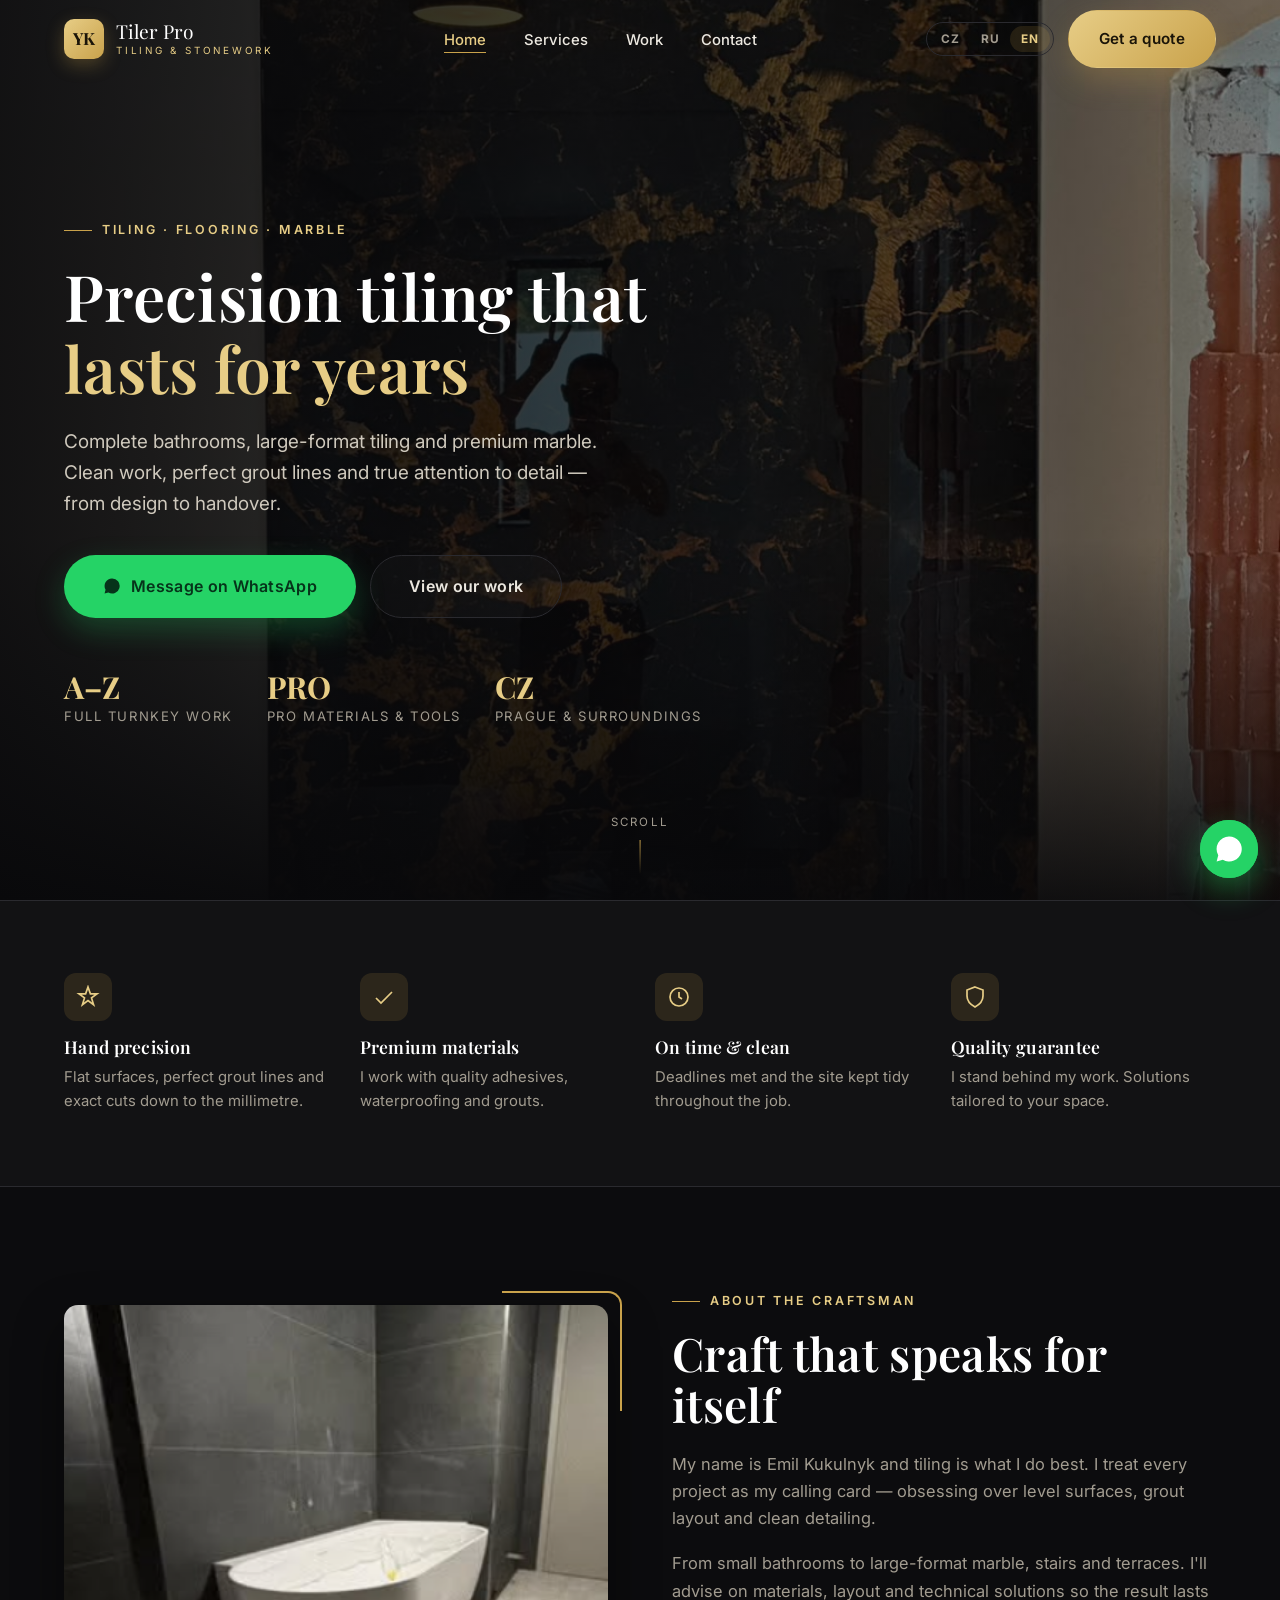
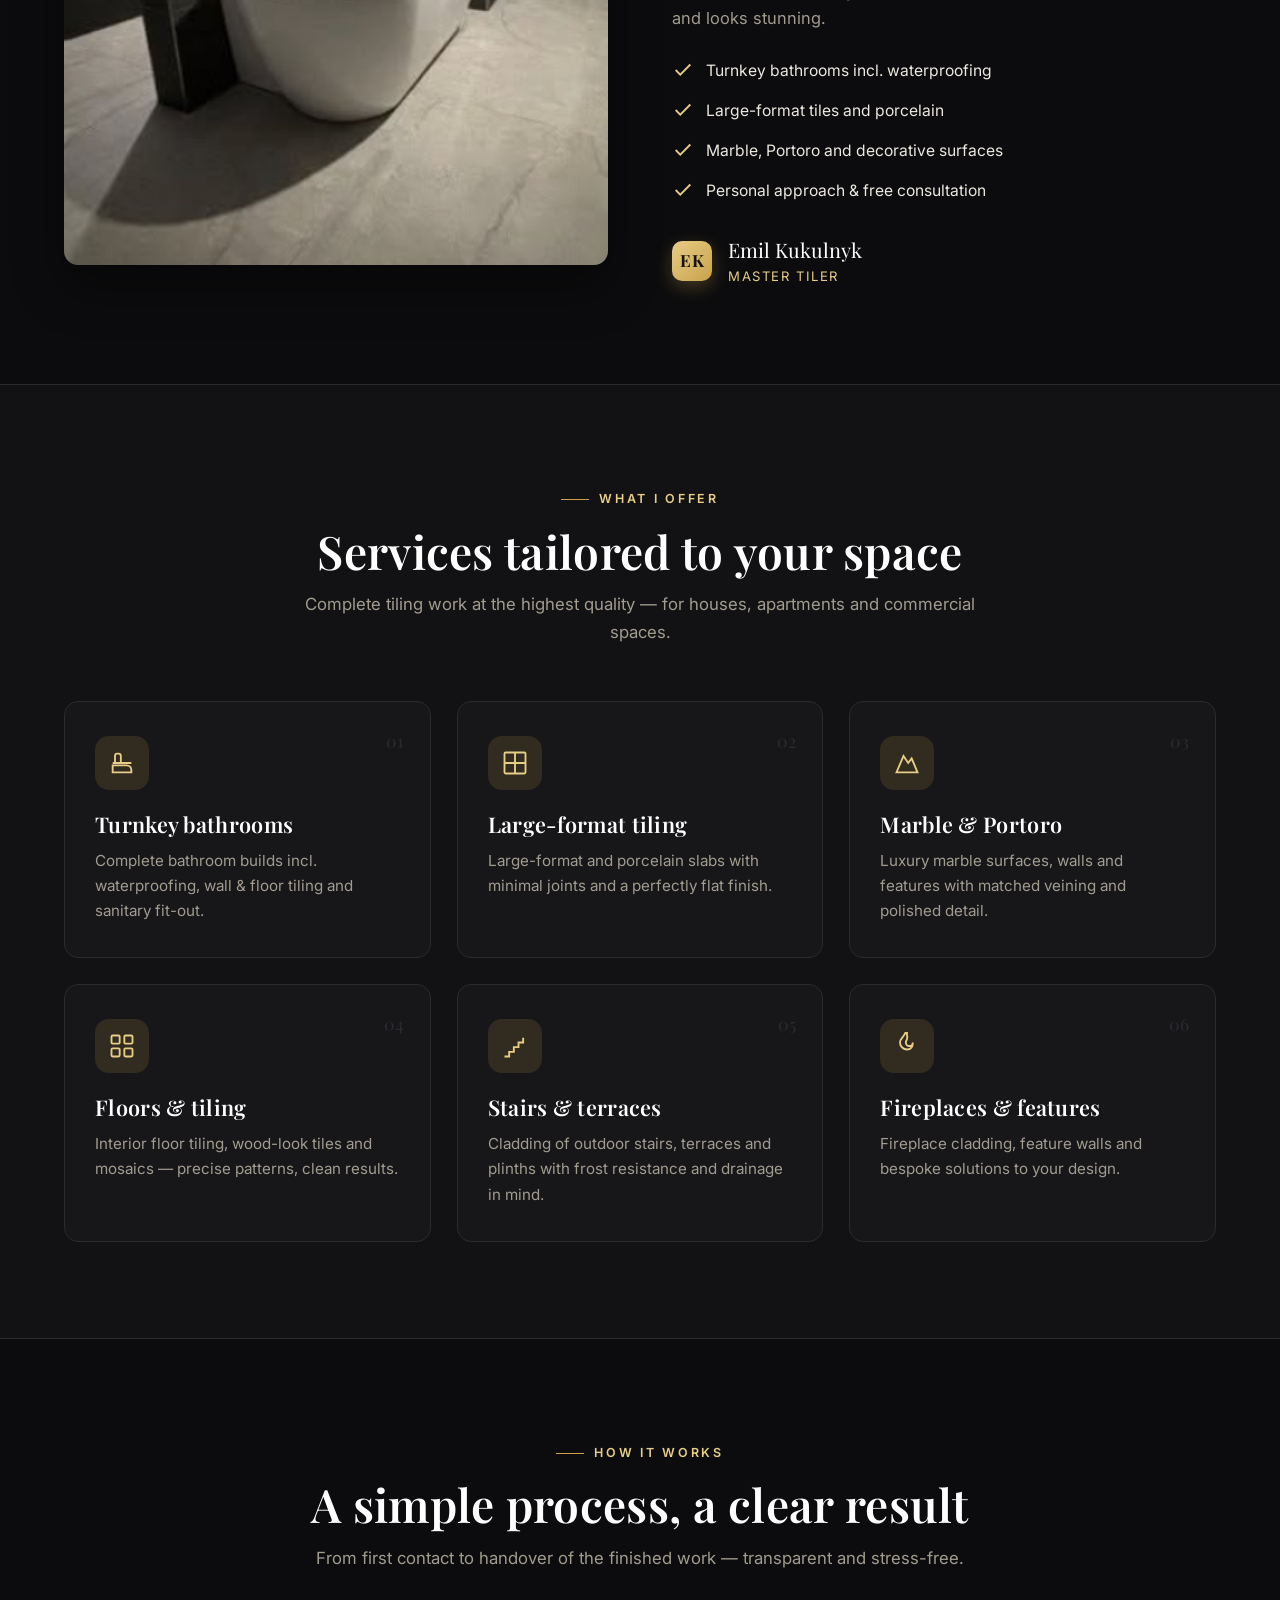
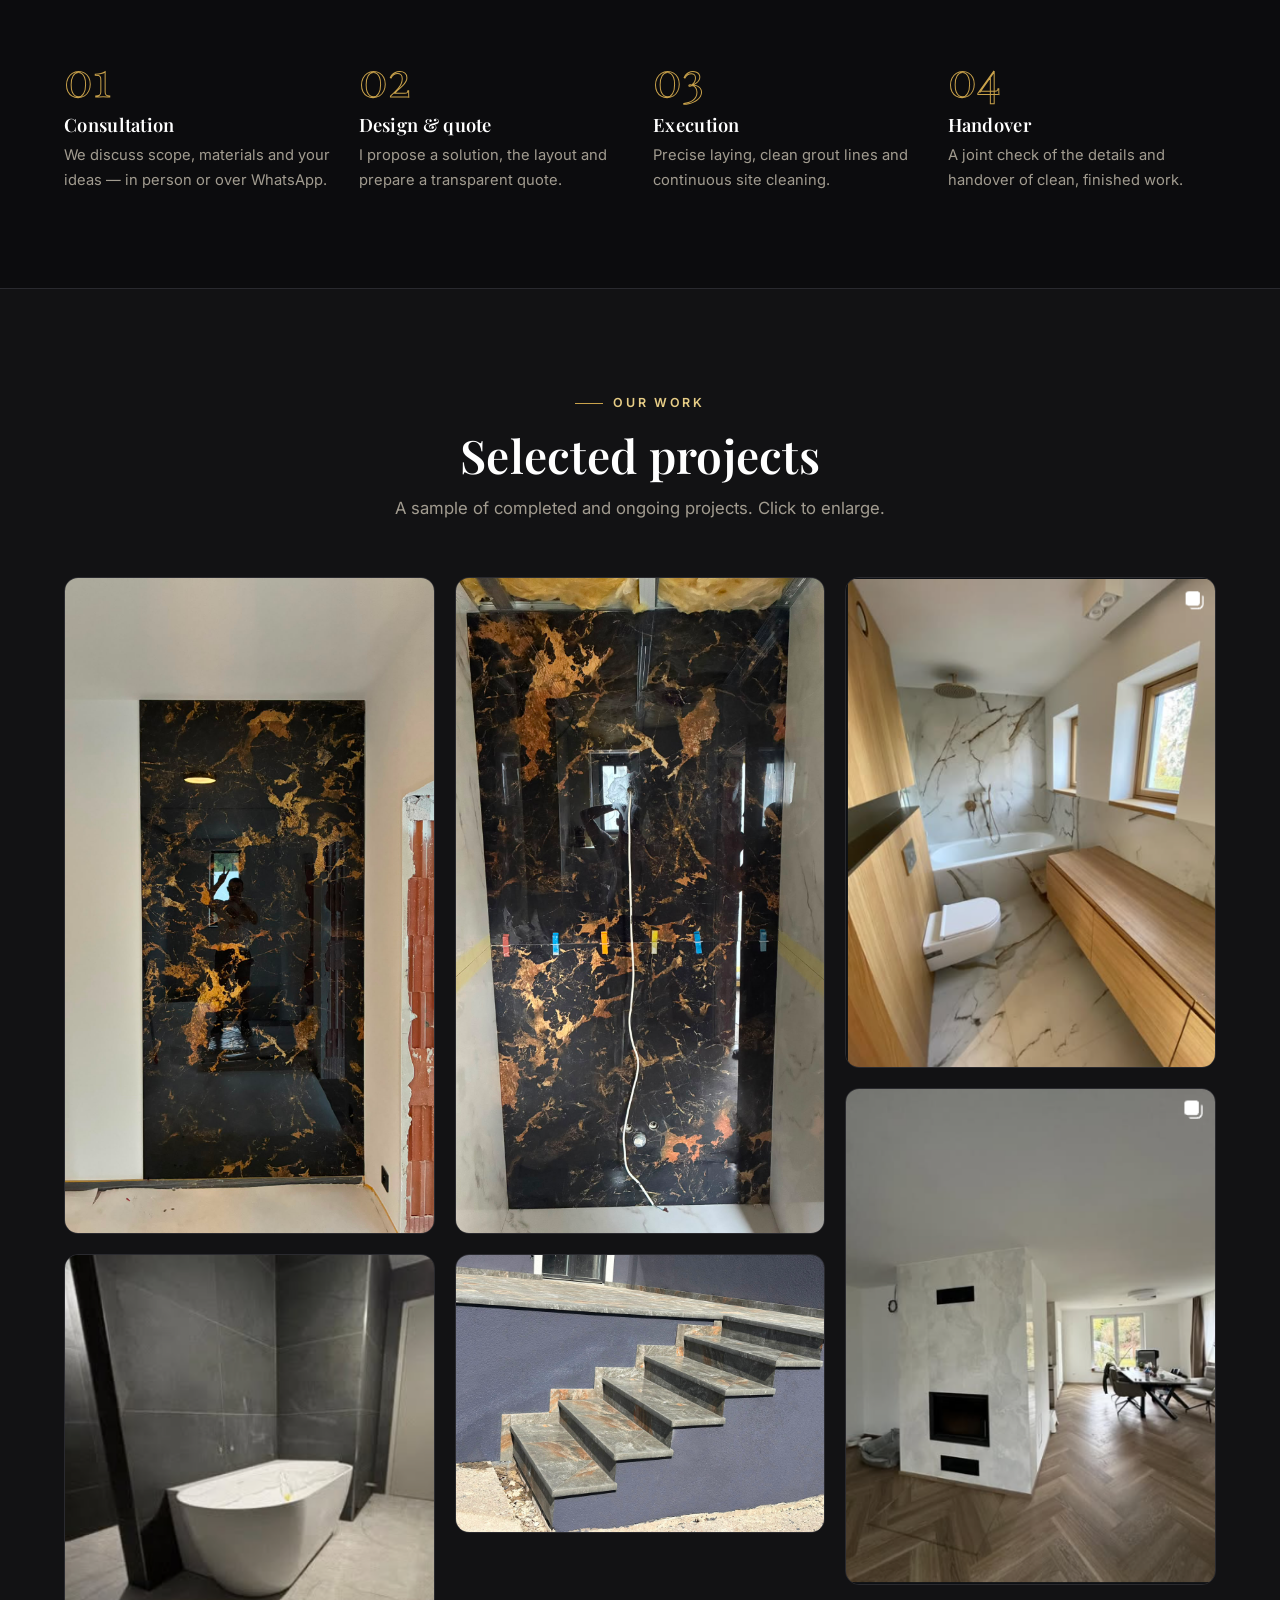
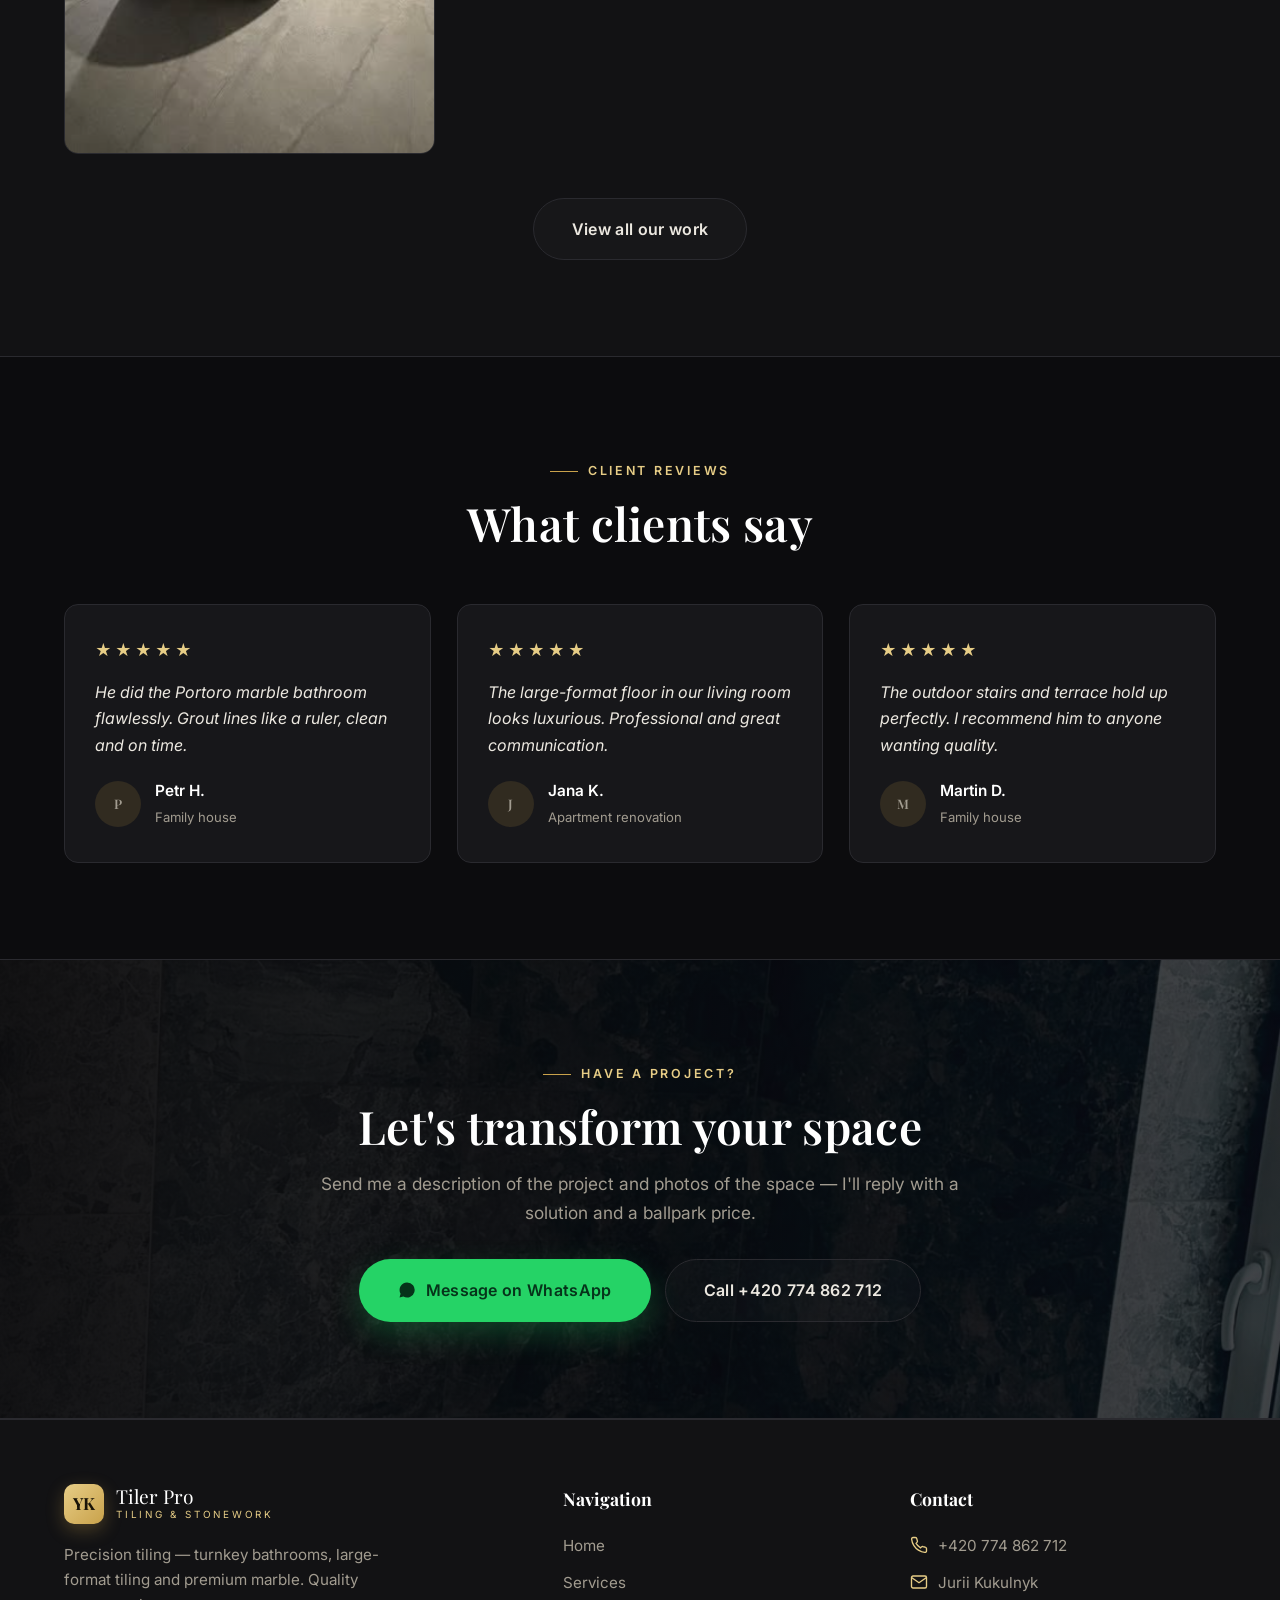
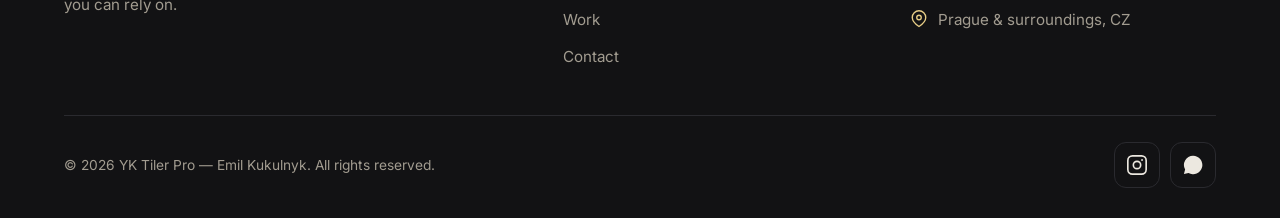
==== commit b987f128: "Update contact: Jurii Kukulnyk, +420 774 862 712" ====
--- a/index.html
+++ b/index.html
@@ -50,7 +50,7 @@
         <h1 class="reveal" data-d="1" data-i18n-html="hero.title">Precizní obklady a dlažby</h1>
         <p class="hero__lead reveal" data-d="2" data-i18n="hero.lead">Kompletní realizace koupelen, velkoformátových dlažeb a luxusního mramoru.</p>
         <div class="hero__actions reveal" data-d="3">
-          <a href="https://wa.me/420608312438" target="_blank" rel="noopener" class="btn btn--wa btn--lg">
+          <a href="https://wa.me/420774862712" target="_blank" rel="noopener" class="btn btn--wa btn--lg">
             <svg viewBox="0 0 24 24" fill="currentColor"><path d="M17.5 14.4c-.3-.2-1.7-.8-2-.9-.3-.1-.5-.2-.6.2-.2.3-.7.9-.8 1-.2.2-.3.2-.6.1-.3-.2-1.2-.5-2.3-1.4-.9-.8-1.4-1.7-1.6-2-.2-.3 0-.5.1-.6l.5-.5c.1-.2.2-.3.3-.5.1-.2 0-.4 0-.5 0-.2-.6-1.5-.9-2-.2-.5-.4-.4-.6-.4h-.5c-.2 0-.5.1-.7.3-.3.3-1 1-1 2.4 0 1.4 1 2.8 1.2 3 .1.2 2 3.1 5 4.3.7.3 1.2.5 1.6.6.7.2 1.3.2 1.8.1.5-.1 1.7-.7 1.9-1.4.2-.7.2-1.2.2-1.4-.1-.1-.3-.2-.6-.3zM12 2a10 10 0 00-8.6 15l-1.3 4.9 5-1.3A10 10 0 1012 2z"/></svg>
             <span data-i18n="hero.cta1">Napsat na WhatsApp</span>
           </a>
@@ -206,11 +206,11 @@
         <h2 data-i18n="cta.title">Pojďme proměnit váš prostor</h2>
         <p data-i18n="cta.text">Napište mi popis projektu a fotky prostoru.</p>
         <div class="cta-band__actions">
-          <a href="https://wa.me/420608312438" target="_blank" rel="noopener" class="btn btn--wa btn--lg">
+          <a href="https://wa.me/420774862712" target="_blank" rel="noopener" class="btn btn--wa btn--lg">
             <svg viewBox="0 0 24 24" fill="currentColor"><path d="M17.5 14.4c-.3-.2-1.7-.8-2-.9-.3-.1-.5-.2-.6.2-.2.3-.7.9-.8 1-.2.2-.3.2-.6.1-.3-.2-1.2-.5-2.3-1.4-.9-.8-1.4-1.7-1.6-2-.2-.3 0-.5.1-.6l.5-.5c.1-.2.2-.3.3-.5.1-.2 0-.4 0-.5 0-.2-.6-1.5-.9-2-.2-.5-.4-.4-.6-.4h-.5c-.2 0-.5.1-.7.3-.3.3-1 1-1 2.4 0 1.4 1 2.8 1.2 3 .1.2 2 3.1 5 4.3.7.3 1.2.5 1.6.6.7.2 1.3.2 1.8.1.5-.1 1.7-.7 1.9-1.4.2-.7.2-1.2.2-1.4-.1-.1-.3-.2-.6-.3zM12 2a10 10 0 00-8.6 15l-1.3 4.9 5-1.3A10 10 0 1012 2z"/></svg>
             <span data-i18n="cta.btn1">Napsat na WhatsApp</span>
           </a>
-          <a href="tel:+420608312438" class="btn btn--ghost btn--lg" data-i18n="cta.btn2">Zavolat</a>
+          <a href="tel:+420774862712" class="btn btn--ghost btn--lg" data-i18n="cta.btn2">Zavolat</a>
         </div>
       </div>
     </div>
@@ -239,8 +239,8 @@
         <div>
           <h4 data-i18n="foot.contact">Kontakt</h4>
           <ul class="footer__contact">
-            <li><svg viewBox="0 0 24 24" fill="none" stroke="currentColor" stroke-width="1.8"><path d="M22 16.9v3a2 2 0 01-2.2 2 19.8 19.8 0 01-8.6-3 19.5 19.5 0 01-6-6 19.8 19.8 0 01-3-8.6A2 2 0 014.1 2h3a2 2 0 012 1.7c.1.9.4 1.8.7 2.7a2 2 0 01-.5 2.1L8.1 9.8a16 16 0 006 6l1.3-1.3a2 2 0 012.1-.4c.9.3 1.8.6 2.7.7a2 2 0 011.7 2z"/></svg><a href="tel:+420608312438">+420 608 312 438</a></li>
-            <li><svg viewBox="0 0 24 24" fill="none" stroke="currentColor" stroke-width="1.8"><rect x="2" y="4" width="20" height="16" rx="2"/><path d="M22 6l-10 7L2 6"/></svg><span>Emil Kukulnyk</span></li>
+            <li><svg viewBox="0 0 24 24" fill="none" stroke="currentColor" stroke-width="1.8"><path d="M22 16.9v3a2 2 0 01-2.2 2 19.8 19.8 0 01-8.6-3 19.5 19.5 0 01-6-6 19.8 19.8 0 01-3-8.6A2 2 0 014.1 2h3a2 2 0 012 1.7c.1.9.4 1.8.7 2.7a2 2 0 01-.5 2.1L8.1 9.8a16 16 0 006 6l1.3-1.3a2 2 0 012.1-.4c.9.3 1.8.6 2.7.7a2 2 0 011.7 2z"/></svg><a href="tel:+420774862712">+420 774 862 712</a></li>
+            <li><svg viewBox="0 0 24 24" fill="none" stroke="currentColor" stroke-width="1.8"><rect x="2" y="4" width="20" height="16" rx="2"/><path d="M22 6l-10 7L2 6"/></svg><span>Jurii Kukulnyk</span></li>
             <li><svg viewBox="0 0 24 24" fill="none" stroke="currentColor" stroke-width="1.8"><path d="M21 10c0 6-9 12-9 12s-9-6-9-12a9 9 0 0118 0z"/><circle cx="12" cy="10" r="3"/></svg><span data-i18n="con.areav">Praha a okolí, ČR</span></li>
           </ul>
         </div>
@@ -249,14 +249,14 @@
         <p>© <span id="year">2026</span> YK Tiler Pro — Emil Kukulnyk. <span data-i18n="foot.rights">Všechna práva vyhrazena.</span></p>
         <div class="footer__socials">
           <a class="social" href="https://www.instagram.com/yktilerpro" target="_blank" rel="noopener" aria-label="Instagram"><svg viewBox="0 0 24 24" fill="none" stroke="currentColor" stroke-width="1.8"><rect x="2" y="2" width="20" height="20" rx="5"/><circle cx="12" cy="12" r="4"/><circle cx="17.5" cy="6.5" r="1" fill="currentColor" stroke="none"/></svg></a>
-          <a class="social" href="https://wa.me/420608312438" target="_blank" rel="noopener" aria-label="WhatsApp"><svg viewBox="0 0 24 24" fill="currentColor"><path d="M17.5 14.4c-.3-.2-1.7-.8-2-.9-.3-.1-.5-.2-.6.2-.2.3-.7.9-.8 1-.2.2-.3.2-.6.1-.3-.2-1.2-.5-2.3-1.4-.9-.8-1.4-1.7-1.6-2-.2-.3 0-.5.1-.6l.5-.5c.1-.2.2-.3.3-.5.1-.2 0-.4 0-.5 0-.2-.6-1.5-.9-2-.2-.5-.4-.4-.6-.4h-.5c-.2 0-.5.1-.7.3-.3.3-1 1-1 2.4 0 1.4 1 2.8 1.2 3 .1.2 2 3.1 5 4.3.7.3 1.2.5 1.6.6.7.2 1.3.2 1.8.1.5-.1 1.7-.7 1.9-1.4.2-.7.2-1.2.2-1.4-.1-.1-.3-.2-.6-.3zM12 2a10 10 0 00-8.6 15l-1.3 4.9 5-1.3A10 10 0 1012 2z"/></svg></a>
+          <a class="social" href="https://wa.me/420774862712" target="_blank" rel="noopener" aria-label="WhatsApp"><svg viewBox="0 0 24 24" fill="currentColor"><path d="M17.5 14.4c-.3-.2-1.7-.8-2-.9-.3-.1-.5-.2-.6.2-.2.3-.7.9-.8 1-.2.2-.3.2-.6.1-.3-.2-1.2-.5-2.3-1.4-.9-.8-1.4-1.7-1.6-2-.2-.3 0-.5.1-.6l.5-.5c.1-.2.2-.3.3-.5.1-.2 0-.4 0-.5 0-.2-.6-1.5-.9-2-.2-.5-.4-.4-.6-.4h-.5c-.2 0-.5.1-.7.3-.3.3-1 1-1 2.4 0 1.4 1 2.8 1.2 3 .1.2 2 3.1 5 4.3.7.3 1.2.5 1.6.6.7.2 1.3.2 1.8.1.5-.1 1.7-.7 1.9-1.4.2-.7.2-1.2.2-1.4-.1-.1-.3-.2-.6-.3zM12 2a10 10 0 00-8.6 15l-1.3 4.9 5-1.3A10 10 0 1012 2z"/></svg></a>
         </div>
       </div>
     </div>
   </footer>
 
   <!-- WhatsApp float -->
-  <a href="https://wa.me/420608312438" target="_blank" rel="noopener" class="wa-float" aria-label="WhatsApp">
+  <a href="https://wa.me/420774862712" target="_blank" rel="noopener" class="wa-float" aria-label="WhatsApp">
     <svg viewBox="0 0 24 24" fill="currentColor"><path d="M17.5 14.4c-.3-.2-1.7-.8-2-.9-.3-.1-.5-.2-.6.2-.2.3-.7.9-.8 1-.2.2-.3.2-.6.1-.3-.2-1.2-.5-2.3-1.4-.9-.8-1.4-1.7-1.6-2-.2-.3 0-.5.1-.6l.5-.5c.1-.2.2-.3.3-.5.1-.2 0-.4 0-.5 0-.2-.6-1.5-.9-2-.2-.5-.4-.4-.6-.4h-.5c-.2 0-.5.1-.7.3-.3.3-1 1-1 2.4 0 1.4 1 2.8 1.2 3 .1.2 2 3.1 5 4.3.7.3 1.2.5 1.6.6.7.2 1.3.2 1.8.1.5-.1 1.7-.7 1.9-1.4.2-.7.2-1.2.2-1.4-.1-.1-.3-.2-.6-.3zM12 2a10 10 0 00-8.6 15l-1.3 4.9 5-1.3A10 10 0 1012 2z"/></svg>
   </a>
 
